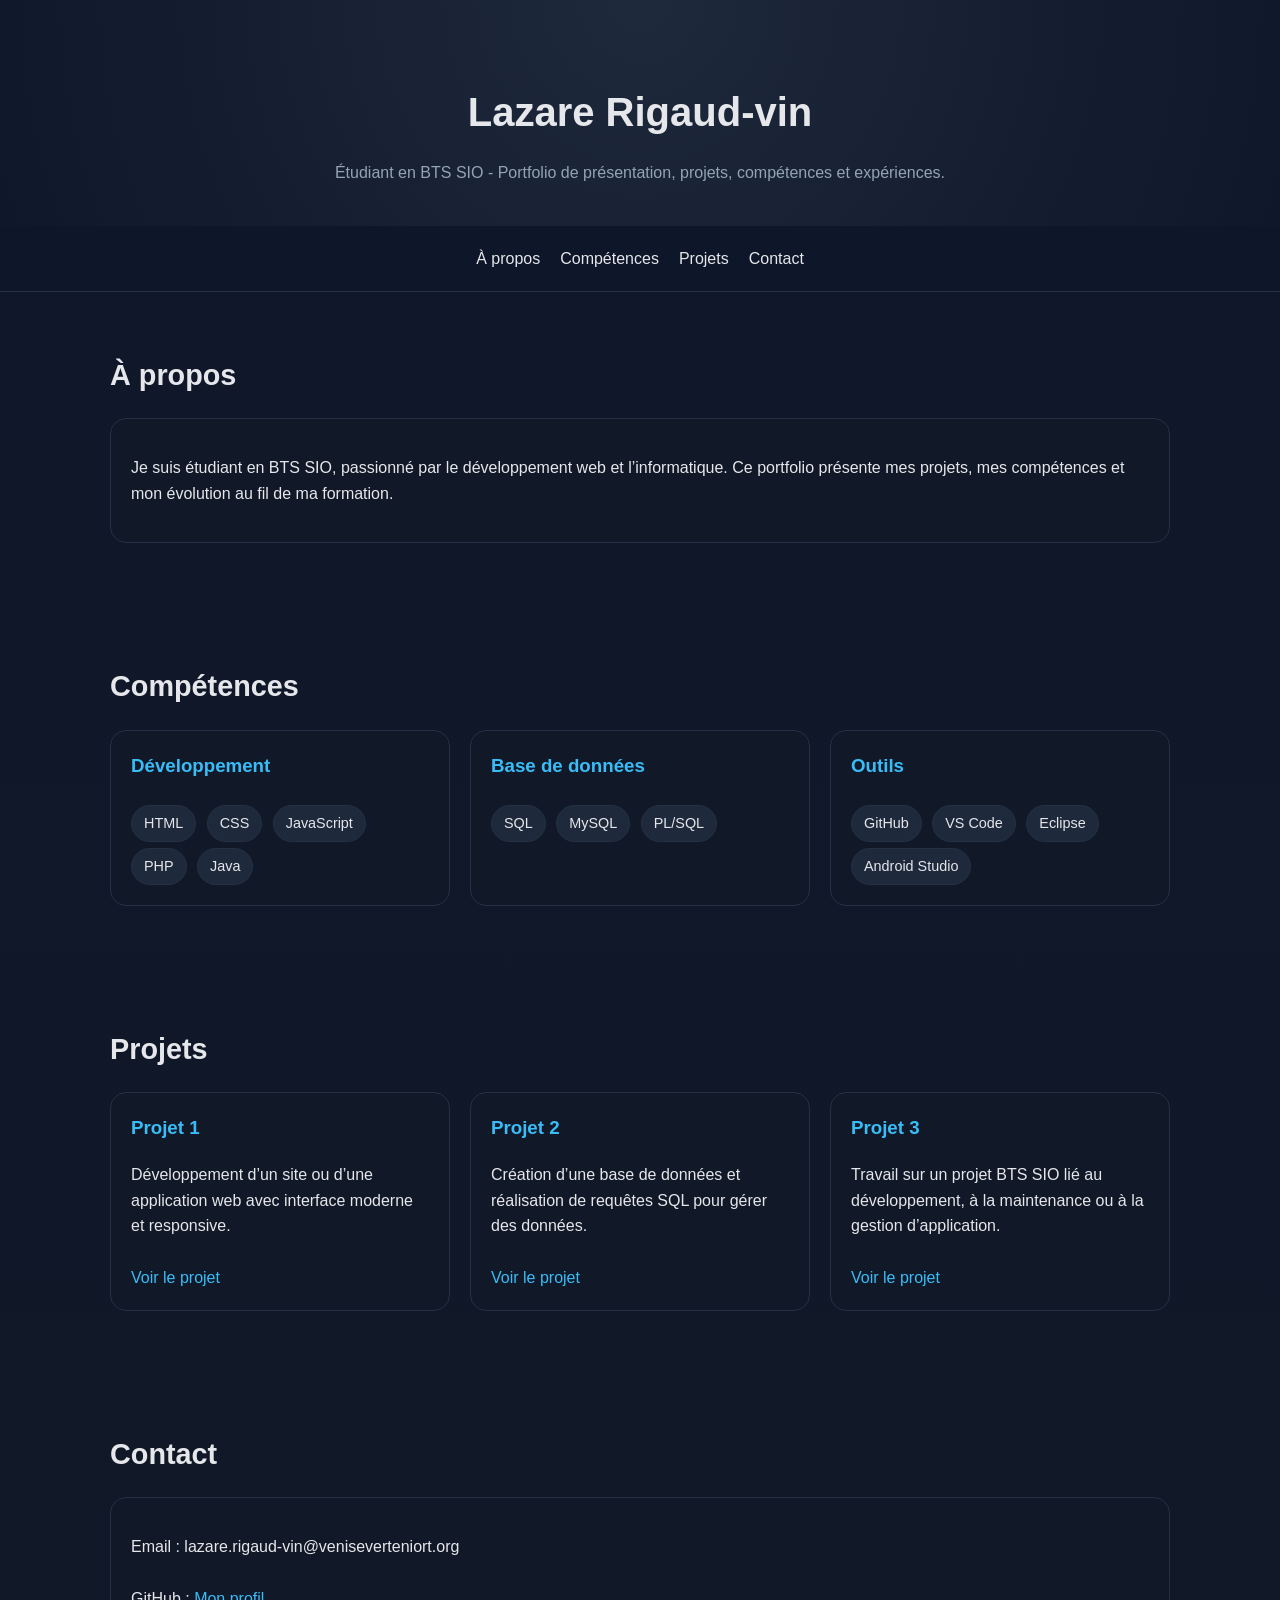
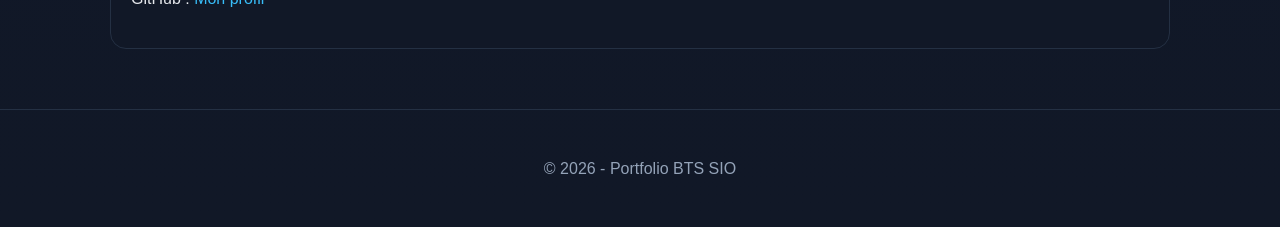
==== index.html @ 446fb6e2 "Add files via upload" ====
<!DOCTYPE html>
<html lang="fr">
<head>
  <meta charset="UTF-8" />
  <meta name="viewport" content="width=device-width, initial-scale=1.0" />
  <title>Portfolio BTS SIO - Lazare Rigaud-vin</title>
  <meta name="description" content="Portfolio BTS SIO de Lazare Rigaud-vin : projets, compétences, stages et contact." />
  <style>
    :root {
      --bg: #0f172a;
      --card: #111827;
      --text: #e5e7eb;
      --muted: #94a3b8;
      --accent: #38bdf8;
      --border: #243043;
    }
    * { box-sizing: border-box; }
    body {
      margin: 0;
      font-family: Arial, sans-serif;
      background: linear-gradient(180deg, #0f172a, #111827);
      color: var(--text);
      line-height: 1.6;
    }
    header {
      padding: 80px 20px 40px;
      text-align: center;
      background: radial-gradient(circle at top, #1e293b, #0f172a);
    }
    header h1 {
      margin: 0;
      font-size: 2.5rem;
    }
    header p {
      color: var(--muted);
      max-width: 700px;
      margin: 16px auto 0;
    }
    nav {
      display: flex;
      justify-content: center;
      gap: 20px;
      flex-wrap: wrap;
      padding: 20px;
      background: rgba(15, 23, 42, 0.9);
      position: sticky;
      top: 0;
      border-bottom: 1px solid var(--border);
    }
    nav a {
      color: var(--text);
      text-decoration: none;
    }
    section {
      max-width: 1100px;
      margin: 0 auto;
      padding: 60px 20px;
    }
    .grid {
      display: grid;
      grid-template-columns: repeat(auto-fit, minmax(250px, 1fr));
      gap: 20px;
    }
    .card {
      background: var(--card);
      border: 1px solid var(--border);
      border-radius: 16px;
      padding: 20px;
    }
    h2 {
      margin-top: 0;
      margin-bottom: 20px;
      font-size: 1.8rem;
    }
    h3 {
      margin-top: 0;
      color: var(--accent);
    }
    .tag {
      display: inline-block;
      padding: 6px 12px;
      margin: 6px 6px 0 0;
      border-radius: 999px;
      background: #1e293b;
      color: var(--text);
      font-size: 0.9rem;
      border: 1px solid var(--border);
    }
    .project-link {
      display: inline-block;
      margin-top: 10px;
      color: var(--accent);
      text-decoration: none;
    }
    footer {
      text-align: center;
      padding: 30px 20px;
      color: var(--muted);
      border-top: 1px solid var(--border);
    }
  </style>
</head>
<body>
  <header>
    <h1>Lazare Rigaud-vin</h1>
    <p>Étudiant en BTS SIO - Portfolio de présentation, projets, compétences et expériences.</p>
  </header>

  <nav>
    <a href="#apropos">À propos</a>
    <a href="#competences">Compétences</a>
    <a href="#projets">Projets</a>
    <a href="#contact">Contact</a>
  </nav>

  <section id="apropos">
    <h2>À propos</h2>
    <div class="card">
      <p>
        Je suis étudiant en BTS SIO, passionné par le développement web et l’informatique.
        Ce portfolio présente mes projets, mes compétences et mon évolution au fil de ma formation.
      </p>
    </div>
  </section>

  <section id="competences">
    <h2>Compétences</h2>
    <div class="grid">
      <div class="card">
        <h3>Développement</h3>
        <span class="tag">HTML</span>
        <span class="tag">CSS</span>
        <span class="tag">JavaScript</span>
        <span class="tag">PHP</span>
        <span class="tag">Java</span>
      </div>
      <div class="card">
        <h3>Base de données</h3>
        <span class="tag">SQL</span>
        <span class="tag">MySQL</span>
        <span class="tag">PL/SQL</span>
      </div>
      <div class="card">
        <h3>Outils</h3>
        <span class="tag">GitHub</span>
        <span class="tag">VS Code</span>
        <span class="tag">Eclipse</span>
        <span class="tag">Android Studio</span>
      </div>
    </div>
  </section>

  <section id="projets">
    <h2>Projets</h2>
    <div class="grid">
      <div class="card">
        <h3>Projet 1</h3>
        <p>Développement d’un site ou d’une application web avec interface moderne et responsive.</p>
        <a class="project-link" href="#">Voir le projet</a>
      </div>
      <div class="card">
        <h3>Projet 2</h3>
        <p>Création d’une base de données et réalisation de requêtes SQL pour gérer des données.</p>
        <a class="project-link" href="#">Voir le projet</a>
      </div>
      <div class="card">
        <h3>Projet 3</h3>
        <p>Travail sur un projet BTS SIO lié au développement, à la maintenance ou à la gestion d’application.</p>
        <a class="project-link" href="#">Voir le projet</a>
      </div>
    </div>
  </section>

  <section id="contact">
    <h2>Contact</h2>
    <div class="card">
      <p>Email : lazare.rigaud-vin@veniseverteniort.org</p>
      <p>GitHub : <a class="project-link" href="https://github.com/">Mon profil</a></p>
    </div>
  </section>

  <footer>
    <p>© 2026 - Portfolio BTS SIO</p>
  </footer>
</body>
</html>
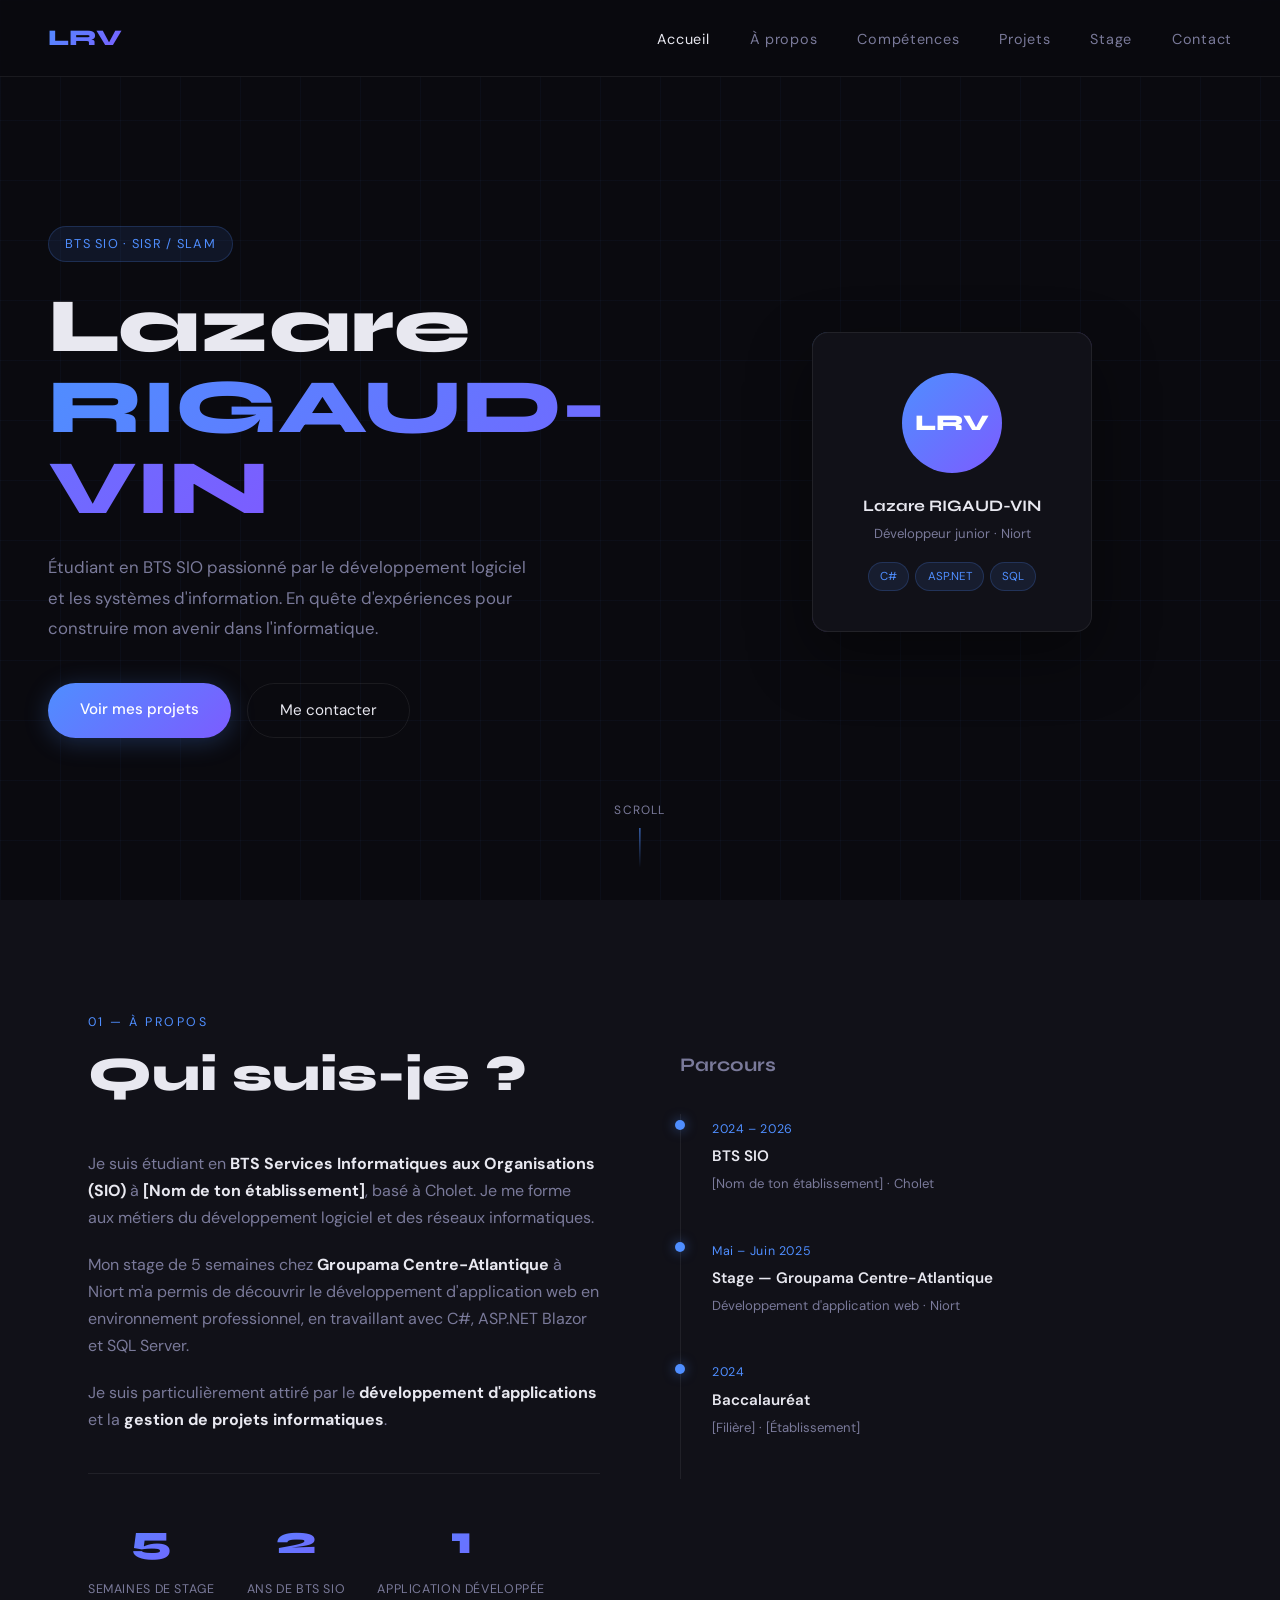
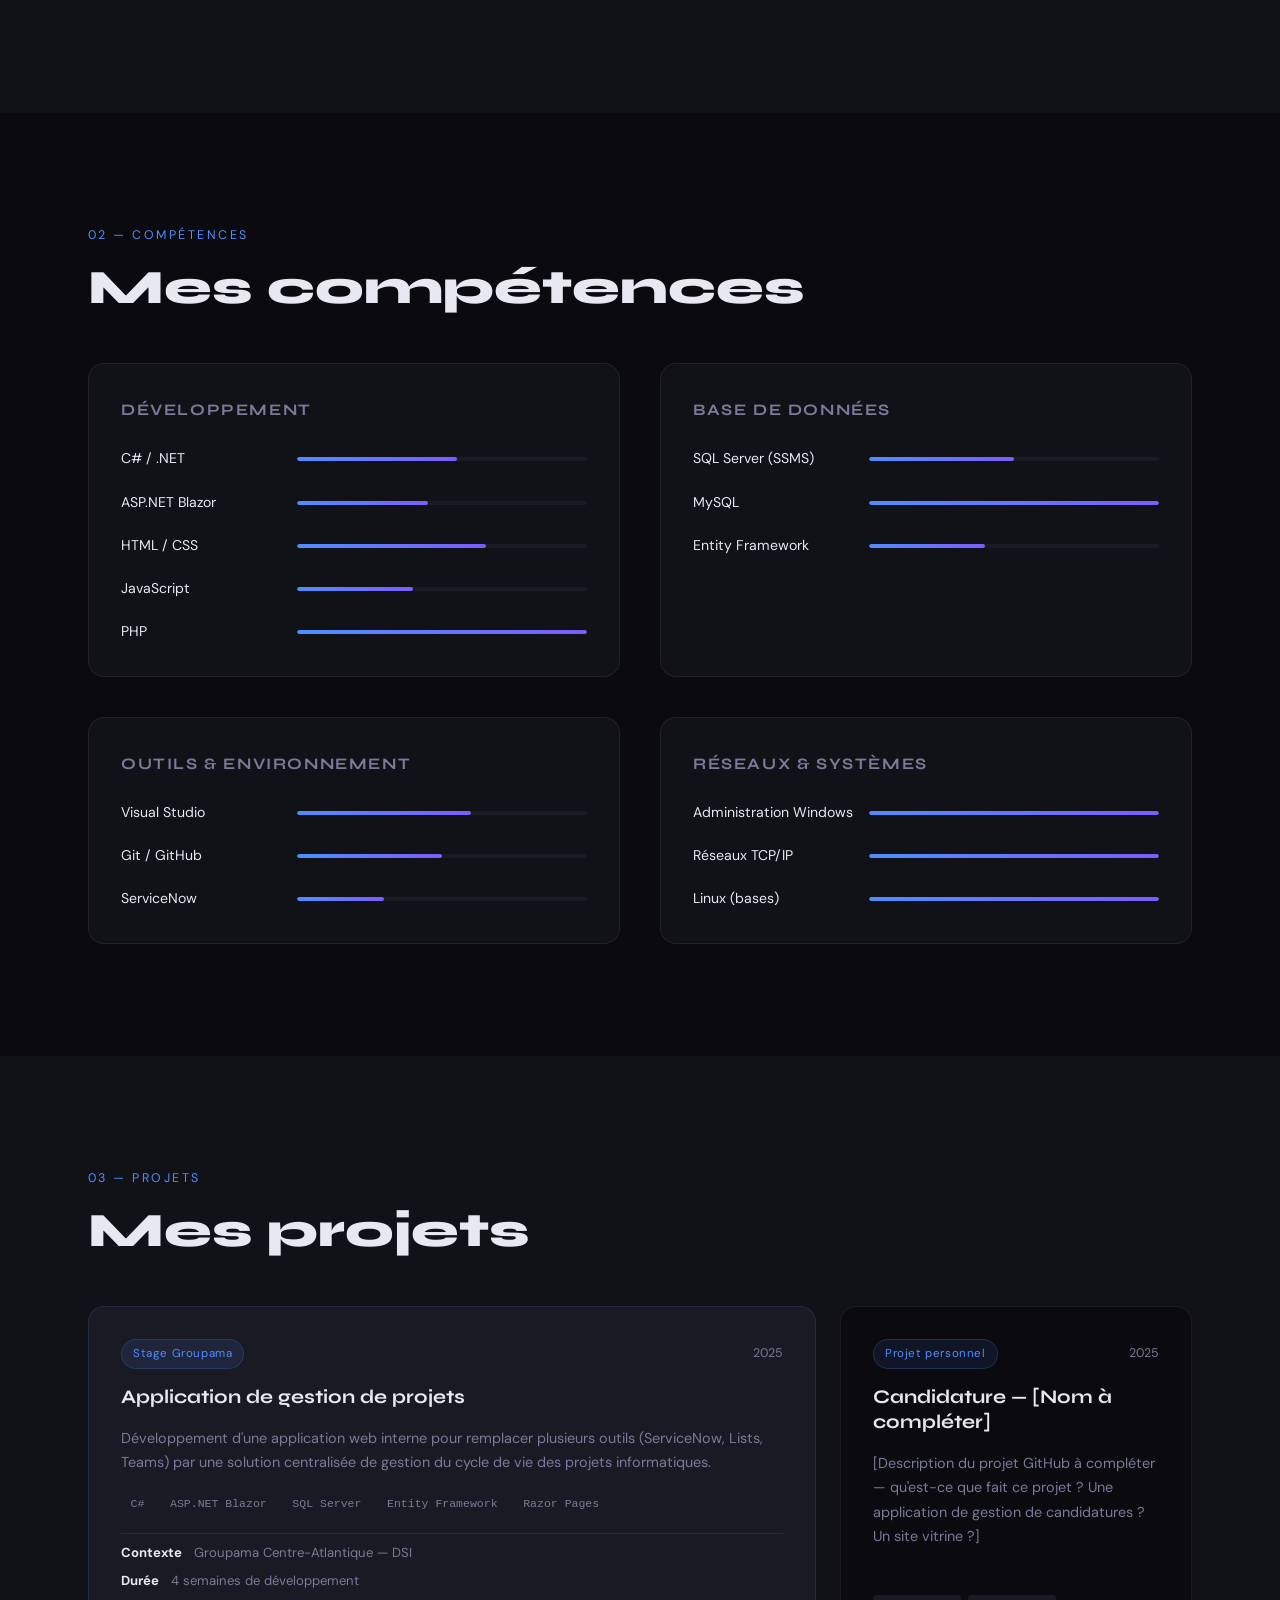
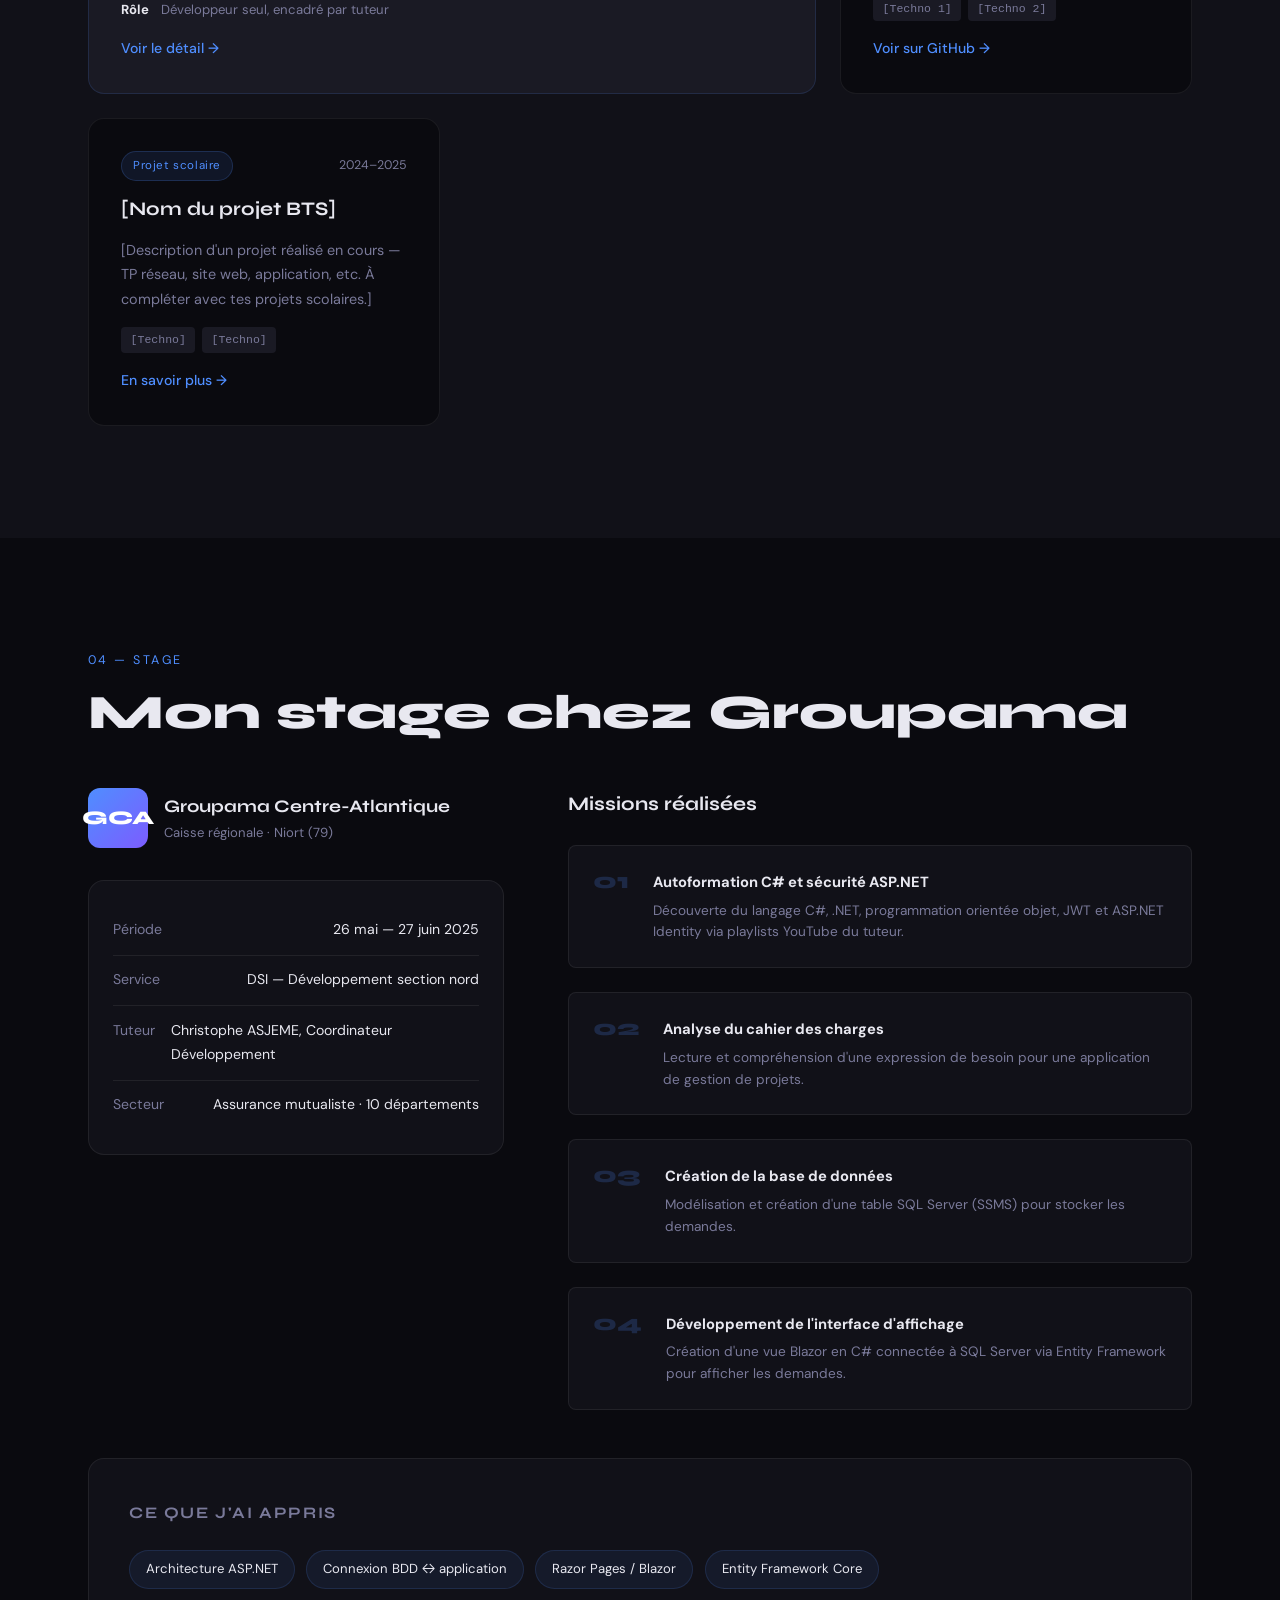
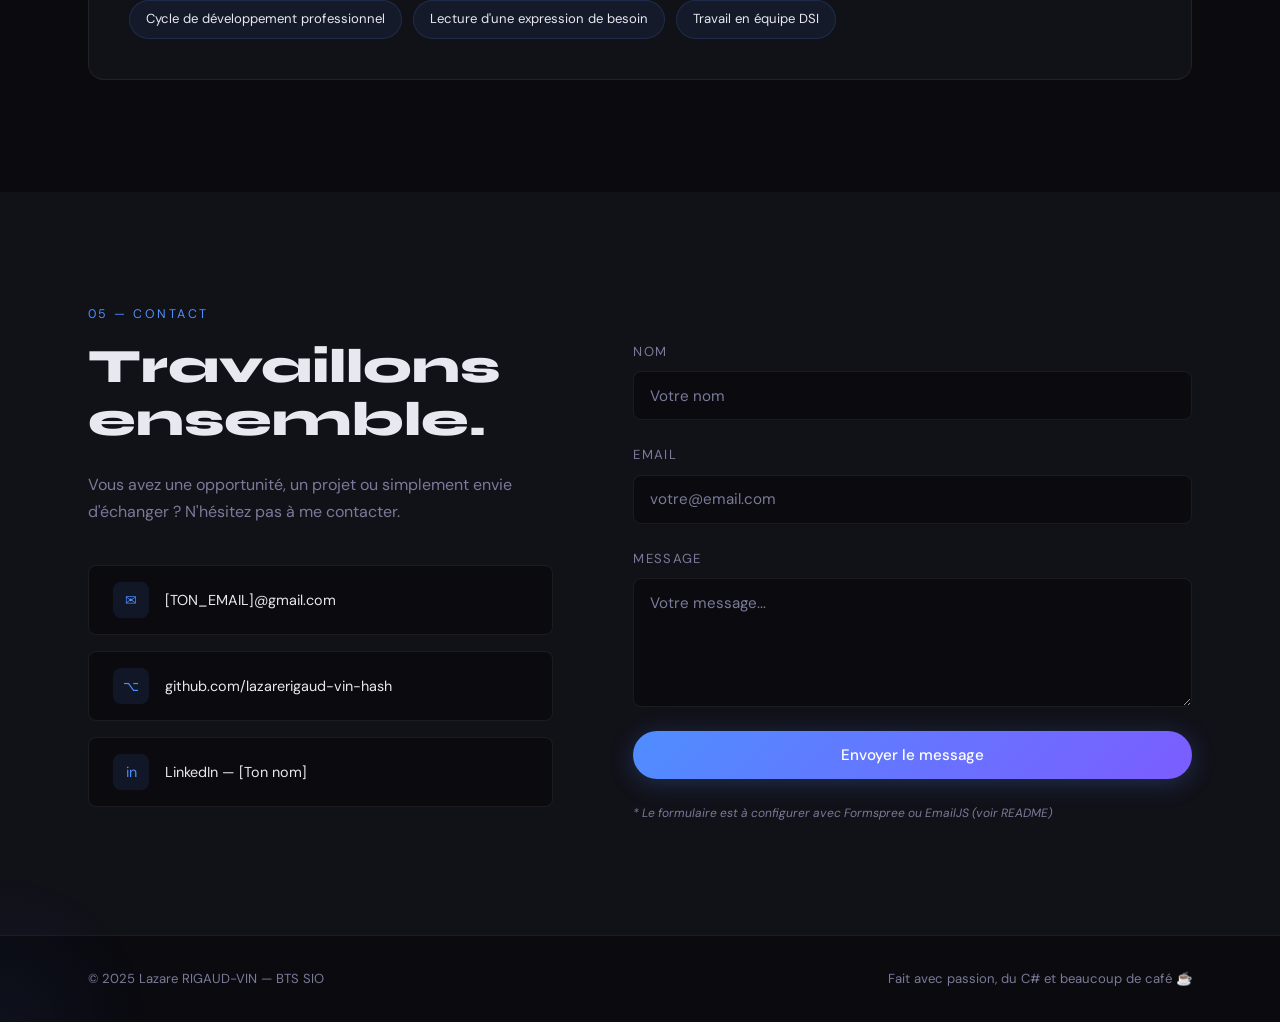
==== commit 2a391765: "Add files via upload" ====
--- a/index.html
+++ b/index.html
@@ -1,186 +1,334 @@
-<!DOCTYPE html>
-<html lang="fr">
-<head>
-  <meta charset="UTF-8" />
-  <meta name="viewport" content="width=device-width, initial-scale=1.0" />
-  <title>Portfolio BTS SIO - Lazare Rigaud-vin</title>
-  <meta name="description" content="Portfolio BTS SIO de Lazare Rigaud-vin : projets, compétences, stages et contact." />
-  <style>
-    :root {
-      --bg: #0f172a;
-      --card: #111827;
-      --text: #e5e7eb;
-      --muted: #94a3b8;
-      --accent: #38bdf8;
-      --border: #243043;
-    }
-    * { box-sizing: border-box; }
-    body {
-      margin: 0;
-      font-family: Arial, sans-serif;
-      background: linear-gradient(180deg, #0f172a, #111827);
-      color: var(--text);
-      line-height: 1.6;
-    }
-    header {
-      padding: 80px 20px 40px;
-      text-align: center;
-      background: radial-gradient(circle at top, #1e293b, #0f172a);
-    }
-    header h1 {
-      margin: 0;
-      font-size: 2.5rem;
-    }
-    header p {
-      color: var(--muted);
-      max-width: 700px;
-      margin: 16px auto 0;
-    }
-    nav {
-      display: flex;
-      justify-content: center;
-      gap: 20px;
-      flex-wrap: wrap;
-      padding: 20px;
-      background: rgba(15, 23, 42, 0.9);
-      position: sticky;
-      top: 0;
-      border-bottom: 1px solid var(--border);
-    }
-    nav a {
-      color: var(--text);
-      text-decoration: none;
-    }
-    section {
-      max-width: 1100px;
-      margin: 0 auto;
-      padding: 60px 20px;
-    }
-    .grid {
-      display: grid;
-      grid-template-columns: repeat(auto-fit, minmax(250px, 1fr));
-      gap: 20px;
-    }
-    .card {
-      background: var(--card);
-      border: 1px solid var(--border);
-      border-radius: 16px;
-      padding: 20px;
-    }
-    h2 {
-      margin-top: 0;
-      margin-bottom: 20px;
-      font-size: 1.8rem;
-    }
-    h3 {
-      margin-top: 0;
-      color: var(--accent);
-    }
-    .tag {
-      display: inline-block;
-      padding: 6px 12px;
-      margin: 6px 6px 0 0;
-      border-radius: 999px;
-      background: #1e293b;
-      color: var(--text);
-      font-size: 0.9rem;
-      border: 1px solid var(--border);
-    }
-    .project-link {
-      display: inline-block;
-      margin-top: 10px;
-      color: var(--accent);
-      text-decoration: none;
-    }
-    footer {
-      text-align: center;
-      padding: 30px 20px;
-      color: var(--muted);
-      border-top: 1px solid var(--border);
-    }
-  </style>
-</head>
-<body>
-  <header>
-    <h1>Lazare Rigaud-vin</h1>
-    <p>Étudiant en BTS SIO - Portfolio de présentation, projets, compétences et expériences.</p>
-  </header>
-
-  <nav>
-    <a href="#apropos">À propos</a>
-    <a href="#competences">Compétences</a>
-    <a href="#projets">Projets</a>
-    <a href="#contact">Contact</a>
-  </nav>
-
-  <section id="apropos">
-    <h2>À propos</h2>
-    <div class="card">
-      <p>
-        Je suis étudiant en BTS SIO, passionné par le développement web et l’informatique.
-        Ce portfolio présente mes projets, mes compétences et mon évolution au fil de ma formation.
-      </p>
-    </div>
-  </section>
-
-  <section id="competences">
-    <h2>Compétences</h2>
-    <div class="grid">
-      <div class="card">
-        <h3>Développement</h3>
-        <span class="tag">HTML</span>
-        <span class="tag">CSS</span>
-        <span class="tag">JavaScript</span>
-        <span class="tag">PHP</span>
-        <span class="tag">Java</span>
-      </div>
-      <div class="card">
-        <h3>Base de données</h3>
-        <span class="tag">SQL</span>
-        <span class="tag">MySQL</span>
-        <span class="tag">PL/SQL</span>
-      </div>
-      <div class="card">
-        <h3>Outils</h3>
-        <span class="tag">GitHub</span>
-        <span class="tag">VS Code</span>
-        <span class="tag">Eclipse</span>
-        <span class="tag">Android Studio</span>
-      </div>
-    </div>
-  </section>
-
-  <section id="projets">
-    <h2>Projets</h2>
-    <div class="grid">
-      <div class="card">
-        <h3>Projet 1</h3>
-        <p>Développement d’un site ou d’une application web avec interface moderne et responsive.</p>
-        <a class="project-link" href="#">Voir le projet</a>
-      </div>
-      <div class="card">
-        <h3>Projet 2</h3>
-        <p>Création d’une base de données et réalisation de requêtes SQL pour gérer des données.</p>
-        <a class="project-link" href="#">Voir le projet</a>
-      </div>
-      <div class="card">
-        <h3>Projet 3</h3>
-        <p>Travail sur un projet BTS SIO lié au développement, à la maintenance ou à la gestion d’application.</p>
-        <a class="project-link" href="#">Voir le projet</a>
-      </div>
-    </div>
-  </section>
-
-  <section id="contact">
-    <h2>Contact</h2>
-    <div class="card">
-      <p>Email : lazare.rigaud-vin@veniseverteniort.org</p>
-      <p>GitHub : <a class="project-link" href="https://github.com/">Mon profil</a></p>
-    </div>
-  </section>
-
-  <footer>
-    <p>© 2026 - Portfolio BTS SIO</p>
-  </footer>
-</body>
-</html>+<!DOCTYPE html>
+<html lang="fr">
+<head>
+  <meta charset="UTF-8" />
+  <meta name="viewport" content="width=device-width, initial-scale=1.0"/>
+  <title>Lazare RIGAUD-VIN — Portfolio BTS SIO</title>
+  <link rel="preconnect" href="https://fonts.googleapis.com">
+  <link href="https://fonts.googleapis.com/css2?family=Syne:wght@400;700;800&family=DM+Sans:ital,wght@0,300;0,400;0,500;1,300&display=swap" rel="stylesheet">
+  <link rel="stylesheet" href="style.css" />
+</head>
+<body>
+
+  <!-- NAV -->
+  <nav id="navbar">
+    <div class="nav-logo">LRV</div>
+    <ul class="nav-links">
+      <li><a href="#accueil">Accueil</a></li>
+      <li><a href="#apropos">À propos</a></li>
+      <li><a href="#competences">Compétences</a></li>
+      <li><a href="#projets">Projets</a></li>
+      <li><a href="#stage">Stage</a></li>
+      <li><a href="#contact">Contact</a></li>
+    </ul>
+    <button class="nav-toggle" id="navToggle">☰</button>
+  </nav>
+
+  <!-- HERO -->
+  <section id="accueil" class="hero">
+    <div class="hero-bg-grid"></div>
+    <div class="hero-content">
+      <div class="hero-tag">BTS SIO · SISR / SLAM</div>
+      <h1 class="hero-name">Lazare<br><span class="accent">RIGAUD-VIN</span></h1>
+      <p class="hero-desc">Étudiant en BTS SIO passionné par le développement logiciel et les systèmes d'information. En quête d'expériences pour construire mon avenir dans l'informatique.</p>
+      <div class="hero-cta">
+        <a href="#projets" class="btn-primary">Voir mes projets</a>
+        <a href="#contact" class="btn-secondary">Me contacter</a>
+      </div>
+    </div>
+    <div class="hero-visual">
+      <div class="hero-card">
+        <div class="hero-card-photo">
+          <img src="photo.jpg" alt="Lazare RIGAUD-VIN" onerror="this.parentElement.classList.add('no-photo')">
+          <span class="photo-placeholder">LRV</span>
+        </div>
+        <div class="hero-card-info">
+          <p class="card-name">Lazare RIGAUD-VIN</p>
+          <p class="card-role">Développeur junior · Niort</p>
+          <div class="card-tags">
+            <span>C#</span><span>ASP.NET</span><span>SQL</span>
+          </div>
+        </div>
+      </div>
+    </div>
+    <div class="scroll-indicator">
+      <span>Scroll</span>
+      <div class="scroll-line"></div>
+    </div>
+  </section>
+
+  <!-- À PROPOS -->
+  <section id="apropos" class="section apropos">
+    <div class="container">
+      <div class="section-label">01 — À propos</div>
+      <div class="apropos-grid">
+        <div class="apropos-text">
+          <h2>Qui suis-je ?</h2>
+          <p>Je suis étudiant en <strong>BTS Services Informatiques aux Organisations (SIO)</strong> à <strong>[Nom de ton établissement]</strong>, basé à Cholet. Je me forme aux métiers du développement logiciel et des réseaux informatiques.</p>
+          <p>Mon stage de 5 semaines chez <strong>Groupama Centre-Atlantique</strong> à Niort m'a permis de découvrir le développement d'application web en environnement professionnel, en travaillant avec C#, ASP.NET Blazor et SQL Server.</p>
+          <p>Je suis particulièrement attiré par le <strong>développement d'applications</strong> et la <strong>gestion de projets informatiques</strong>.</p>
+          <div class="apropos-facts">
+            <div class="fact"><span class="fact-num">5</span><span class="fact-label">semaines de stage</span></div>
+            <div class="fact"><span class="fact-num">2</span><span class="fact-label">ans de BTS SIO</span></div>
+            <div class="fact"><span class="fact-num">1</span><span class="fact-label">application développée</span></div>
+          </div>
+        </div>
+        <div class="apropos-timeline">
+          <h3>Parcours</h3>
+          <div class="timeline">
+            <div class="timeline-item">
+              <div class="timeline-dot"></div>
+              <div class="timeline-content">
+                <span class="timeline-date">2024 – 2026</span>
+                <p class="timeline-title">BTS SIO</p>
+                <p class="timeline-sub">[Nom de ton établissement] · Cholet</p>
+              </div>
+            </div>
+            <div class="timeline-item">
+              <div class="timeline-dot"></div>
+              <div class="timeline-content">
+                <span class="timeline-date">Mai – Juin 2025</span>
+                <p class="timeline-title">Stage — Groupama Centre-Atlantique</p>
+                <p class="timeline-sub">Développement d'application web · Niort</p>
+              </div>
+            </div>
+            <div class="timeline-item">
+              <div class="timeline-dot"></div>
+              <div class="timeline-content">
+                <span class="timeline-date">2024</span>
+                <p class="timeline-title">Baccalauréat</p>
+                <p class="timeline-sub">[Filière] · [Établissement]</p>
+              </div>
+            </div>
+          </div>
+        </div>
+      </div>
+    </div>
+  </section>
+
+  <!-- COMPÉTENCES -->
+  <section id="competences" class="section competences">
+    <div class="container">
+      <div class="section-label">02 — Compétences</div>
+      <h2>Mes compétences</h2>
+      <div class="skills-grid">
+        <div class="skill-category">
+          <h3>Développement</h3>
+          <div class="skill-list">
+            <div class="skill-item"><span class="skill-name">C# / .NET</span><div class="skill-bar"><div class="skill-fill" style="--w:55%"></div></div></div>
+            <div class="skill-item"><span class="skill-name">ASP.NET Blazor</span><div class="skill-bar"><div class="skill-fill" style="--w:45%"></div></div></div>
+            <div class="skill-item"><span class="skill-name">HTML / CSS</span><div class="skill-bar"><div class="skill-fill" style="--w:65%"></div></div></div>
+            <div class="skill-item"><span class="skill-name">JavaScript</span><div class="skill-bar"><div class="skill-fill" style="--w:40%"></div></div></div>
+            <div class="skill-item"><span class="skill-name">PHP</span><div class="skill-bar"><div class="skill-fill" style="--w:[XX]%"></div></div></div>
+          </div>
+        </div>
+        <div class="skill-category">
+          <h3>Base de données</h3>
+          <div class="skill-list">
+            <div class="skill-item"><span class="skill-name">SQL Server (SSMS)</span><div class="skill-bar"><div class="skill-fill" style="--w:50%"></div></div></div>
+            <div class="skill-item"><span class="skill-name">MySQL</span><div class="skill-bar"><div class="skill-fill" style="--w:[XX]%"></div></div></div>
+            <div class="skill-item"><span class="skill-name">Entity Framework</span><div class="skill-bar"><div class="skill-fill" style="--w:40%"></div></div></div>
+          </div>
+        </div>
+        <div class="skill-category">
+          <h3>Outils & Environnement</h3>
+          <div class="skill-list">
+            <div class="skill-item"><span class="skill-name">Visual Studio</span><div class="skill-bar"><div class="skill-fill" style="--w:60%"></div></div></div>
+            <div class="skill-item"><span class="skill-name">Git / GitHub</span><div class="skill-bar"><div class="skill-fill" style="--w:50%"></div></div></div>
+            <div class="skill-item"><span class="skill-name">ServiceNow</span><div class="skill-bar"><div class="skill-fill" style="--w:30%"></div></div></div>
+          </div>
+        </div>
+        <div class="skill-category">
+          <h3>Réseaux & Systèmes</h3>
+          <div class="skill-list">
+            <div class="skill-item"><span class="skill-name">Administration Windows</span><div class="skill-bar"><div class="skill-fill" style="--w:[XX]%"></div></div></div>
+            <div class="skill-item"><span class="skill-name">Réseaux TCP/IP</span><div class="skill-bar"><div class="skill-fill" style="--w:[XX]%"></div></div></div>
+            <div class="skill-item"><span class="skill-name">Linux (bases)</span><div class="skill-bar"><div class="skill-fill" style="--w:[XX]%"></div></div></div>
+          </div>
+        </div>
+      </div>
+    </div>
+  </section>
+
+  <!-- PROJETS -->
+  <section id="projets" class="section projets">
+    <div class="container">
+      <div class="section-label">03 — Projets</div>
+      <h2>Mes projets</h2>
+      <div class="projects-grid">
+
+        <!-- PROJET STAGE -->
+        <div class="project-card featured">
+          <div class="project-header">
+            <span class="project-badge">Stage Groupama</span>
+            <span class="project-year">2025</span>
+          </div>
+          <h3>Application de gestion de projets</h3>
+          <p>Développement d'une application web interne pour remplacer plusieurs outils (ServiceNow, Lists, Teams) par une solution centralisée de gestion du cycle de vie des projets informatiques.</p>
+          <div class="project-tech">
+            <span>C#</span><span>ASP.NET Blazor</span><span>SQL Server</span><span>Entity Framework</span><span>Razor Pages</span>
+          </div>
+          <div class="project-details">
+            <div class="project-detail"><strong>Contexte</strong> Groupama Centre-Atlantique — DSI</div>
+            <div class="project-detail"><strong>Durée</strong> 4 semaines de développement</div>
+            <div class="project-detail"><strong>Rôle</strong> Développeur seul, encadré par tuteur</div>
+          </div>
+          <a href="stage.html" class="project-link">Voir le détail →</a>
+        </div>
+
+        <!-- PROJET GITHUB -->
+        <div class="project-card">
+          <div class="project-header">
+            <span class="project-badge">Projet personnel</span>
+            <span class="project-year">2025</span>
+          </div>
+          <h3>Candidature — [Nom à compléter]</h3>
+          <p>[Description du projet GitHub à compléter — qu'est-ce que fait ce projet ? Une application de gestion de candidatures ? Un site vitrine ?]</p>
+          <div class="project-tech">
+            <span>[Techno 1]</span><span>[Techno 2]</span>
+          </div>
+          <a href="https://github.com/lazarerigaud-vin-hash/candidature" target="_blank" class="project-link">Voir sur GitHub →</a>
+        </div>
+
+        <!-- PROJET SCOLAIRE -->
+        <div class="project-card">
+          <div class="project-header">
+            <span class="project-badge">Projet scolaire</span>
+            <span class="project-year">2024–2025</span>
+          </div>
+          <h3>[Nom du projet BTS]</h3>
+          <p>[Description d'un projet réalisé en cours — TP réseau, site web, application, etc. À compléter avec tes projets scolaires.]</p>
+          <div class="project-tech">
+            <span>[Techno]</span><span>[Techno]</span>
+          </div>
+          <a href="#" class="project-link">En savoir plus →</a>
+        </div>
+
+      </div>
+    </div>
+  </section>
+
+  <!-- STAGE -->
+  <section id="stage" class="section stage-section">
+    <div class="container">
+      <div class="section-label">04 — Stage</div>
+      <h2>Mon stage chez Groupama</h2>
+      <div class="stage-grid">
+        <div class="stage-company">
+          <div class="stage-logo-block">
+            <div class="stage-logo-placeholder">GCA</div>
+            <div>
+              <h3>Groupama Centre-Atlantique</h3>
+              <p>Caisse régionale · Niort (79)</p>
+            </div>
+          </div>
+          <div class="stage-infos">
+            <div class="stage-info-item"><span class="stage-info-label">Période</span><span>26 mai — 27 juin 2025</span></div>
+            <div class="stage-info-item"><span class="stage-info-label">Service</span><span>DSI — Développement section nord</span></div>
+            <div class="stage-info-item"><span class="stage-info-label">Tuteur</span><span>Christophe ASJEME, Coordinateur Développement</span></div>
+            <div class="stage-info-item"><span class="stage-info-label">Secteur</span><span>Assurance mutualiste · 10 départements</span></div>
+          </div>
+        </div>
+        <div class="stage-missions">
+          <h3>Missions réalisées</h3>
+          <div class="mission-list">
+            <div class="mission">
+              <div class="mission-num">01</div>
+              <div class="mission-text">
+                <strong>Autoformation C# et sécurité ASP.NET</strong>
+                <p>Découverte du langage C#, .NET, programmation orientée objet, JWT et ASP.NET Identity via playlists YouTube du tuteur.</p>
+              </div>
+            </div>
+            <div class="mission">
+              <div class="mission-num">02</div>
+              <div class="mission-text">
+                <strong>Analyse du cahier des charges</strong>
+                <p>Lecture et compréhension d'une expression de besoin pour une application de gestion de projets.</p>
+              </div>
+            </div>
+            <div class="mission">
+              <div class="mission-num">03</div>
+              <div class="mission-text">
+                <strong>Création de la base de données</strong>
+                <p>Modélisation et création d'une table SQL Server (SSMS) pour stocker les demandes.</p>
+              </div>
+            </div>
+            <div class="mission">
+              <div class="mission-num">04</div>
+              <div class="mission-text">
+                <strong>Développement de l'interface d'affichage</strong>
+                <p>Création d'une vue Blazor en C# connectée à SQL Server via Entity Framework pour afficher les demandes.</p>
+              </div>
+            </div>
+          </div>
+        </div>
+      </div>
+      <div class="stage-bilan">
+        <h3>Ce que j'ai appris</h3>
+        <div class="bilan-tags">
+          <span>Architecture ASP.NET</span>
+          <span>Connexion BDD ↔ application</span>
+          <span>Razor Pages / Blazor</span>
+          <span>Entity Framework Core</span>
+          <span>Cycle de développement professionnel</span>
+          <span>Lecture d'une expression de besoin</span>
+          <span>Travail en équipe DSI</span>
+        </div>
+      </div>
+    </div>
+  </section>
+
+  <!-- CONTACT -->
+  <section id="contact" class="section contact-section">
+    <div class="container">
+      <div class="section-label">05 — Contact</div>
+      <div class="contact-grid">
+        <div class="contact-text">
+          <h2>Travaillons<br>ensemble.</h2>
+          <p>Vous avez une opportunité, un projet ou simplement envie d'échanger ? N'hésitez pas à me contacter.</p>
+          <div class="contact-links">
+            <a href="mailto:[TON_EMAIL]@gmail.com" class="contact-link">
+              <span class="contact-icon">✉</span>
+              <span>[TON_EMAIL]@gmail.com</span>
+            </a>
+            <a href="https://github.com/lazarerigaud-vin-hash" target="_blank" class="contact-link">
+              <span class="contact-icon">⌥</span>
+              <span>github.com/lazarerigaud-vin-hash</span>
+            </a>
+            <a href="https://linkedin.com/in/[TON_LINKEDIN]" target="_blank" class="contact-link">
+              <span class="contact-icon">in</span>
+              <span>LinkedIn — [Ton nom]</span>
+            </a>
+          </div>
+        </div>
+        <form class="contact-form" id="contactForm">
+          <div class="form-group">
+            <label for="name">Nom</label>
+            <input type="text" id="name" name="name" placeholder="Votre nom" required>
+          </div>
+          <div class="form-group">
+            <label for="email">Email</label>
+            <input type="email" id="email" name="email" placeholder="votre@email.com" required>
+          </div>
+          <div class="form-group">
+            <label for="message">Message</label>
+            <textarea id="message" name="message" rows="5" placeholder="Votre message..." required></textarea>
+          </div>
+          <button type="submit" class="btn-primary">Envoyer le message</button>
+          <p class="form-note">* Le formulaire est à configurer avec Formspree ou EmailJS (voir README)</p>
+        </form>
+      </div>
+    </div>
+  </section>
+
+  <!-- FOOTER -->
+  <footer>
+    <div class="container footer-inner">
+      <p>© 2025 Lazare RIGAUD-VIN — BTS SIO</p>
+      <p>Fait avec passion, du C# et beaucoup de café ☕</p>
+    </div>
+  </footer>
+
+  <script src="script.js"></script>
+</body>
+</html>
--- a/style.css
+++ b/style.css
@@ -0,0 +1,908 @@
+/* ===================================
+   PORTFOLIO LAZARE RIGAUD-VIN
+   BTS SIO — 2025
+=================================== */
+
+:root {
+  --bg: #0a0a0f;
+  --surface: #111118;
+  --surface2: #1a1a24;
+  --accent: #4f8eff;
+  --accent2: #7c5cff;
+  --text: #e8e8f0;
+  --text-muted: #7a7a9a;
+  --border: rgba(255,255,255,0.07);
+  --font-display: 'Syne', sans-serif;
+  --font-body: 'DM Sans', sans-serif;
+  --radius: 16px;
+  --radius-sm: 8px;
+}
+
+*, *::before, *::after { box-sizing: border-box; margin: 0; padding: 0; }
+
+html { scroll-behavior: smooth; }
+
+body {
+  background: var(--bg);
+  color: var(--text);
+  font-family: var(--font-body);
+  font-size: 16px;
+  line-height: 1.7;
+  overflow-x: hidden;
+}
+
+/* ---- SCROLLBAR ---- */
+::-webkit-scrollbar { width: 4px; }
+::-webkit-scrollbar-track { background: var(--bg); }
+::-webkit-scrollbar-thumb { background: var(--accent); border-radius: 4px; }
+
+/* ---- NAVBAR ---- */
+#navbar {
+  position: fixed;
+  top: 0; left: 0; right: 0;
+  z-index: 100;
+  display: flex;
+  align-items: center;
+  justify-content: space-between;
+  padding: 1.2rem 3rem;
+  background: rgba(10,10,15,0.85);
+  backdrop-filter: blur(20px);
+  border-bottom: 1px solid var(--border);
+  transition: padding 0.3s;
+}
+
+#navbar.scrolled { padding: 0.8rem 3rem; }
+
+.nav-logo {
+  font-family: var(--font-display);
+  font-weight: 800;
+  font-size: 1.4rem;
+  background: linear-gradient(135deg, var(--accent), var(--accent2));
+  -webkit-background-clip: text;
+  -webkit-text-fill-color: transparent;
+  background-clip: text;
+}
+
+.nav-links {
+  display: flex;
+  list-style: none;
+  gap: 2.5rem;
+}
+
+.nav-links a {
+  color: var(--text-muted);
+  text-decoration: none;
+  font-size: 0.9rem;
+  font-weight: 400;
+  letter-spacing: 0.05em;
+  transition: color 0.2s;
+}
+
+.nav-links a:hover { color: var(--text); }
+
+.nav-toggle {
+  display: none;
+  background: none;
+  border: none;
+  color: var(--text);
+  font-size: 1.4rem;
+  cursor: pointer;
+}
+
+/* ---- BUTTONS ---- */
+.btn-primary {
+  display: inline-block;
+  padding: 0.85rem 2rem;
+  background: linear-gradient(135deg, var(--accent), var(--accent2));
+  color: #fff;
+  border: none;
+  border-radius: 50px;
+  font-family: var(--font-body);
+  font-weight: 500;
+  font-size: 0.95rem;
+  cursor: pointer;
+  text-decoration: none;
+  transition: transform 0.2s, box-shadow 0.2s;
+  box-shadow: 0 4px 24px rgba(79,142,255,0.25);
+}
+
+.btn-primary:hover {
+  transform: translateY(-2px);
+  box-shadow: 0 8px 32px rgba(79,142,255,0.4);
+}
+
+.btn-secondary {
+  display: inline-block;
+  padding: 0.85rem 2rem;
+  background: transparent;
+  color: var(--text);
+  border: 1px solid var(--border);
+  border-radius: 50px;
+  font-family: var(--font-body);
+  font-weight: 400;
+  font-size: 0.95rem;
+  text-decoration: none;
+  transition: border-color 0.2s, background 0.2s;
+}
+
+.btn-secondary:hover {
+  border-color: var(--accent);
+  background: rgba(79,142,255,0.05);
+}
+
+/* ---- HERO ---- */
+.hero {
+  min-height: 100vh;
+  display: grid;
+  grid-template-columns: 1fr 1fr;
+  align-items: center;
+  padding: 8rem 3rem 4rem;
+  max-width: 1300px;
+  margin: 0 auto;
+  position: relative;
+  gap: 4rem;
+}
+
+.hero-bg-grid {
+  position: fixed;
+  inset: 0;
+  background-image:
+    linear-gradient(rgba(79,142,255,0.04) 1px, transparent 1px),
+    linear-gradient(90deg, rgba(79,142,255,0.04) 1px, transparent 1px);
+  background-size: 60px 60px;
+  pointer-events: none;
+  z-index: -1;
+}
+
+.hero-tag {
+  display: inline-block;
+  padding: 0.4rem 1rem;
+  background: rgba(79,142,255,0.1);
+  border: 1px solid rgba(79,142,255,0.2);
+  border-radius: 50px;
+  font-size: 0.8rem;
+  letter-spacing: 0.1em;
+  color: var(--accent);
+  text-transform: uppercase;
+  margin-bottom: 1.5rem;
+}
+
+.hero-name {
+  font-family: var(--font-display);
+  font-size: clamp(3rem, 6vw, 5rem);
+  font-weight: 800;
+  line-height: 1.05;
+  margin-bottom: 1.5rem;
+}
+
+.accent {
+  background: linear-gradient(135deg, var(--accent), var(--accent2));
+  -webkit-background-clip: text;
+  -webkit-text-fill-color: transparent;
+  background-clip: text;
+}
+
+.hero-desc {
+  color: var(--text-muted);
+  font-size: 1.05rem;
+  max-width: 480px;
+  margin-bottom: 2.5rem;
+  line-height: 1.8;
+}
+
+.hero-cta {
+  display: flex;
+  gap: 1rem;
+  flex-wrap: wrap;
+}
+
+/* Hero card */
+.hero-visual { display: flex; justify-content: center; }
+
+.hero-card {
+  background: var(--surface);
+  border: 1px solid var(--border);
+  border-radius: var(--radius);
+  padding: 2.5rem;
+  width: 280px;
+  text-align: center;
+  position: relative;
+  box-shadow: 0 24px 64px rgba(0,0,0,0.4);
+  animation: float 4s ease-in-out infinite;
+}
+
+@keyframes float {
+  0%, 100% { transform: translateY(0); }
+  50% { transform: translateY(-12px); }
+}
+
+.hero-card::before {
+  content: '';
+  position: absolute;
+  inset: -1px;
+  border-radius: var(--radius);
+  background: linear-gradient(135deg, var(--accent), var(--accent2), transparent);
+  z-index: -1;
+  opacity: 0.4;
+}
+
+.hero-card-photo {
+  width: 100px;
+  height: 100px;
+  border-radius: 50%;
+  margin: 0 auto 1.2rem;
+  background: linear-gradient(135deg, var(--accent), var(--accent2));
+  overflow: hidden;
+  display: flex;
+  align-items: center;
+  justify-content: center;
+  position: relative;
+}
+
+.hero-card-photo img {
+  width: 100%;
+  height: 100%;
+  object-fit: cover;
+}
+
+.hero-card-photo.no-photo img { display: none; }
+
+.photo-placeholder {
+  font-family: var(--font-display);
+  font-weight: 800;
+  font-size: 1.4rem;
+  color: #fff;
+  position: absolute;
+}
+
+.hero-card-photo:not(.no-photo) .photo-placeholder { display: none; }
+
+.card-name {
+  font-family: var(--font-display);
+  font-weight: 700;
+  font-size: 1rem;
+  margin-bottom: 0.25rem;
+}
+
+.card-role {
+  color: var(--text-muted);
+  font-size: 0.82rem;
+  margin-bottom: 1rem;
+}
+
+.card-tags {
+  display: flex;
+  gap: 0.4rem;
+  flex-wrap: wrap;
+  justify-content: center;
+}
+
+.card-tags span {
+  padding: 0.25rem 0.7rem;
+  background: rgba(79,142,255,0.1);
+  border: 1px solid rgba(79,142,255,0.2);
+  border-radius: 50px;
+  font-size: 0.72rem;
+  color: var(--accent);
+}
+
+/* Scroll indicator */
+.scroll-indicator {
+  position: absolute;
+  bottom: 2rem;
+  left: 50%;
+  transform: translateX(-50%);
+  display: flex;
+  flex-direction: column;
+  align-items: center;
+  gap: 0.5rem;
+  color: var(--text-muted);
+  font-size: 0.75rem;
+  letter-spacing: 0.1em;
+  text-transform: uppercase;
+}
+
+.scroll-line {
+  width: 1px;
+  height: 40px;
+  background: linear-gradient(to bottom, var(--accent), transparent);
+  animation: scroll-anim 2s ease-in-out infinite;
+}
+
+@keyframes scroll-anim {
+  0% { transform: scaleY(0); transform-origin: top; }
+  50% { transform: scaleY(1); transform-origin: top; }
+  51% { transform: scaleY(1); transform-origin: bottom; }
+  100% { transform: scaleY(0); transform-origin: bottom; }
+}
+
+/* ---- SECTIONS ---- */
+.section { padding: 7rem 0; }
+
+.container {
+  max-width: 1200px;
+  margin: 0 auto;
+  padding: 0 3rem;
+}
+
+.section-label {
+  font-size: 0.78rem;
+  letter-spacing: 0.2em;
+  text-transform: uppercase;
+  color: var(--accent);
+  margin-bottom: 1rem;
+}
+
+.section h2 {
+  font-family: var(--font-display);
+  font-size: clamp(2rem, 4vw, 3rem);
+  font-weight: 800;
+  margin-bottom: 3rem;
+  line-height: 1.1;
+}
+
+/* ---- À PROPOS ---- */
+.apropos { background: var(--surface); }
+
+.apropos-grid {
+  display: grid;
+  grid-template-columns: 1fr 1fr;
+  gap: 5rem;
+  align-items: start;
+}
+
+.apropos-text p {
+  color: var(--text-muted);
+  margin-bottom: 1.2rem;
+  font-size: 1rem;
+}
+
+.apropos-text strong { color: var(--text); }
+
+.apropos-facts {
+  display: flex;
+  gap: 2rem;
+  margin-top: 2.5rem;
+  padding-top: 2rem;
+  border-top: 1px solid var(--border);
+}
+
+.fact { text-align: center; }
+
+.fact-num {
+  display: block;
+  font-family: var(--font-display);
+  font-size: 2.5rem;
+  font-weight: 800;
+  background: linear-gradient(135deg, var(--accent), var(--accent2));
+  -webkit-background-clip: text;
+  -webkit-text-fill-color: transparent;
+  background-clip: text;
+}
+
+.fact-label {
+  font-size: 0.78rem;
+  color: var(--text-muted);
+  text-transform: uppercase;
+  letter-spacing: 0.05em;
+}
+
+.apropos-timeline h3 {
+  font-family: var(--font-display);
+  font-size: 1.2rem;
+  margin-bottom: 2rem;
+  color: var(--text-muted);
+}
+
+.timeline { position: relative; padding-left: 2rem; }
+
+.timeline::before {
+  content: '';
+  position: absolute;
+  left: 0;
+  top: 0; bottom: 0;
+  width: 1px;
+  background: var(--border);
+}
+
+.timeline-item {
+  position: relative;
+  padding-bottom: 2.5rem;
+}
+
+.timeline-dot {
+  position: absolute;
+  left: -2.3rem;
+  top: 0.4rem;
+  width: 10px;
+  height: 10px;
+  border-radius: 50%;
+  background: var(--accent);
+  box-shadow: 0 0 12px rgba(79,142,255,0.5);
+}
+
+.timeline-date {
+  font-size: 0.78rem;
+  color: var(--accent);
+  letter-spacing: 0.05em;
+}
+
+.timeline-title {
+  font-weight: 600;
+  font-size: 0.95rem;
+  margin: 0.2rem 0;
+}
+
+.timeline-sub {
+  font-size: 0.82rem;
+  color: var(--text-muted);
+}
+
+/* ---- COMPÉTENCES ---- */
+.skills-grid {
+  display: grid;
+  grid-template-columns: repeat(2, 1fr);
+  gap: 2.5rem;
+}
+
+.skill-category {
+  background: var(--surface);
+  border: 1px solid var(--border);
+  border-radius: var(--radius);
+  padding: 2rem;
+}
+
+.skill-category h3 {
+  font-family: var(--font-display);
+  font-size: 1rem;
+  margin-bottom: 1.5rem;
+  color: var(--text-muted);
+  text-transform: uppercase;
+  letter-spacing: 0.1em;
+}
+
+.skill-list { display: flex; flex-direction: column; gap: 1.2rem; }
+
+.skill-item {
+  display: flex;
+  align-items: center;
+  gap: 1rem;
+}
+
+.skill-name {
+  font-size: 0.88rem;
+  min-width: 160px;
+  color: var(--text);
+}
+
+.skill-bar {
+  flex: 1;
+  height: 4px;
+  background: var(--surface2);
+  border-radius: 4px;
+  overflow: hidden;
+}
+
+.skill-fill {
+  height: 100%;
+  width: var(--w, 50%);
+  background: linear-gradient(90deg, var(--accent), var(--accent2));
+  border-radius: 4px;
+  transform: scaleX(0);
+  transform-origin: left;
+  transition: transform 1s ease;
+}
+
+.skill-fill.animated { transform: scaleX(1); }
+
+/* ---- PROJETS ---- */
+.projets { background: var(--surface); }
+
+.projects-grid {
+  display: grid;
+  grid-template-columns: repeat(3, 1fr);
+  gap: 1.5rem;
+}
+
+.project-card {
+  background: var(--bg);
+  border: 1px solid var(--border);
+  border-radius: var(--radius);
+  padding: 2rem;
+  display: flex;
+  flex-direction: column;
+  gap: 1rem;
+  transition: transform 0.3s, border-color 0.3s, box-shadow 0.3s;
+}
+
+.project-card:hover {
+  transform: translateY(-4px);
+  border-color: rgba(79,142,255,0.3);
+  box-shadow: 0 16px 48px rgba(0,0,0,0.3);
+}
+
+.project-card.featured {
+  grid-column: span 2;
+  background: var(--surface2);
+  border-color: rgba(79,142,255,0.15);
+}
+
+.project-header {
+  display: flex;
+  justify-content: space-between;
+  align-items: center;
+}
+
+.project-badge {
+  padding: 0.25rem 0.7rem;
+  background: rgba(79,142,255,0.1);
+  border: 1px solid rgba(79,142,255,0.2);
+  border-radius: 50px;
+  font-size: 0.72rem;
+  color: var(--accent);
+  letter-spacing: 0.05em;
+}
+
+.project-year {
+  font-size: 0.78rem;
+  color: var(--text-muted);
+}
+
+.project-card h3 {
+  font-family: var(--font-display);
+  font-size: 1.2rem;
+  font-weight: 700;
+  line-height: 1.3;
+}
+
+.project-card p {
+  color: var(--text-muted);
+  font-size: 0.9rem;
+  line-height: 1.7;
+  flex: 1;
+}
+
+.project-tech {
+  display: flex;
+  flex-wrap: wrap;
+  gap: 0.4rem;
+}
+
+.project-tech span {
+  padding: 0.2rem 0.6rem;
+  background: var(--surface2);
+  border-radius: 4px;
+  font-size: 0.72rem;
+  color: var(--text-muted);
+  font-family: monospace;
+}
+
+.project-details {
+  display: flex;
+  flex-direction: column;
+  gap: 0.4rem;
+  padding-top: 0.5rem;
+  border-top: 1px solid var(--border);
+}
+
+.project-detail {
+  font-size: 0.82rem;
+  color: var(--text-muted);
+}
+
+.project-detail strong {
+  color: var(--text);
+  margin-right: 0.5rem;
+}
+
+.project-link {
+  color: var(--accent);
+  text-decoration: none;
+  font-size: 0.88rem;
+  font-weight: 500;
+  transition: gap 0.2s;
+  display: inline-block;
+  margin-top: auto;
+}
+
+.project-link:hover { text-decoration: underline; }
+
+/* ---- STAGE ---- */
+.stage-section { background: var(--bg); }
+
+.stage-grid {
+  display: grid;
+  grid-template-columns: 1fr 1.5fr;
+  gap: 4rem;
+  align-items: start;
+  margin-bottom: 3rem;
+}
+
+.stage-logo-block {
+  display: flex;
+  align-items: center;
+  gap: 1rem;
+  margin-bottom: 2rem;
+}
+
+.stage-logo-placeholder {
+  width: 60px;
+  height: 60px;
+  border-radius: 12px;
+  background: linear-gradient(135deg, var(--accent), var(--accent2));
+  display: flex;
+  align-items: center;
+  justify-content: center;
+  font-family: var(--font-display);
+  font-weight: 800;
+  font-size: 1.2rem;
+  color: #fff;
+  flex-shrink: 0;
+}
+
+.stage-logo-block h3 {
+  font-family: var(--font-display);
+  font-size: 1.1rem;
+  font-weight: 700;
+}
+
+.stage-logo-block p {
+  font-size: 0.82rem;
+  color: var(--text-muted);
+}
+
+.stage-infos {
+  background: var(--surface);
+  border: 1px solid var(--border);
+  border-radius: var(--radius);
+  padding: 1.5rem;
+}
+
+.stage-info-item {
+  display: flex;
+  justify-content: space-between;
+  padding: 0.8rem 0;
+  border-bottom: 1px solid var(--border);
+  font-size: 0.88rem;
+  gap: 1rem;
+}
+
+.stage-info-item:last-child { border-bottom: none; }
+
+.stage-info-label {
+  color: var(--text-muted);
+  font-weight: 400;
+  flex-shrink: 0;
+}
+
+.stage-missions h3 {
+  font-family: var(--font-display);
+  font-size: 1.2rem;
+  margin-bottom: 1.5rem;
+}
+
+.mission-list { display: flex; flex-direction: column; gap: 1.5rem; }
+
+.mission {
+  display: flex;
+  gap: 1.5rem;
+  align-items: start;
+  padding: 1.5rem;
+  background: var(--surface);
+  border: 1px solid var(--border);
+  border-radius: var(--radius-sm);
+  transition: border-color 0.2s;
+}
+
+.mission:hover { border-color: rgba(79,142,255,0.2); }
+
+.mission-num {
+  font-family: var(--font-display);
+  font-size: 1.4rem;
+  font-weight: 800;
+  color: rgba(79,142,255,0.2);
+  line-height: 1;
+  flex-shrink: 0;
+}
+
+.mission-text strong {
+  display: block;
+  font-size: 0.92rem;
+  margin-bottom: 0.3rem;
+}
+
+.mission-text p {
+  font-size: 0.85rem;
+  color: var(--text-muted);
+  line-height: 1.6;
+}
+
+.stage-bilan {
+  padding: 2.5rem;
+  background: var(--surface);
+  border: 1px solid var(--border);
+  border-radius: var(--radius);
+}
+
+.stage-bilan h3 {
+  font-family: var(--font-display);
+  font-size: 1rem;
+  margin-bottom: 1.5rem;
+  color: var(--text-muted);
+  text-transform: uppercase;
+  letter-spacing: 0.1em;
+}
+
+.bilan-tags {
+  display: flex;
+  flex-wrap: wrap;
+  gap: 0.7rem;
+}
+
+.bilan-tags span {
+  padding: 0.45rem 1rem;
+  background: rgba(79,142,255,0.08);
+  border: 1px solid rgba(79,142,255,0.15);
+  border-radius: 50px;
+  font-size: 0.82rem;
+  color: var(--text);
+}
+
+/* ---- CONTACT ---- */
+.contact-section { background: var(--surface); }
+
+.contact-grid {
+  display: grid;
+  grid-template-columns: 1fr 1.2fr;
+  gap: 5rem;
+  align-items: start;
+}
+
+.contact-text h2 {
+  margin-bottom: 1.5rem;
+}
+
+.contact-text p {
+  color: var(--text-muted);
+  margin-bottom: 2.5rem;
+  font-size: 1rem;
+}
+
+.contact-links {
+  display: flex;
+  flex-direction: column;
+  gap: 1rem;
+}
+
+.contact-link {
+  display: flex;
+  align-items: center;
+  gap: 1rem;
+  text-decoration: none;
+  color: var(--text);
+  font-size: 0.9rem;
+  padding: 1rem 1.5rem;
+  background: var(--bg);
+  border: 1px solid var(--border);
+  border-radius: var(--radius-sm);
+  transition: border-color 0.2s, background 0.2s;
+}
+
+.contact-link:hover {
+  border-color: var(--accent);
+  background: rgba(79,142,255,0.03);
+}
+
+.contact-icon {
+  width: 36px;
+  height: 36px;
+  border-radius: 8px;
+  background: rgba(79,142,255,0.1);
+  display: flex;
+  align-items: center;
+  justify-content: center;
+  font-size: 0.9rem;
+  color: var(--accent);
+  flex-shrink: 0;
+}
+
+.contact-form {
+  display: flex;
+  flex-direction: column;
+  gap: 1.5rem;
+}
+
+.form-group {
+  display: flex;
+  flex-direction: column;
+  gap: 0.5rem;
+}
+
+.form-group label {
+  font-size: 0.82rem;
+  color: var(--text-muted);
+  text-transform: uppercase;
+  letter-spacing: 0.1em;
+}
+
+.form-group input,
+.form-group textarea {
+  background: var(--bg);
+  border: 1px solid var(--border);
+  border-radius: var(--radius-sm);
+  padding: 0.85rem 1rem;
+  color: var(--text);
+  font-family: var(--font-body);
+  font-size: 0.95rem;
+  transition: border-color 0.2s;
+  resize: vertical;
+}
+
+.form-group input:focus,
+.form-group textarea:focus {
+  outline: none;
+  border-color: var(--accent);
+}
+
+.form-group input::placeholder,
+.form-group textarea::placeholder {
+  color: var(--text-muted);
+}
+
+.form-note {
+  font-size: 0.75rem;
+  color: var(--text-muted);
+  font-style: italic;
+}
+
+/* ---- FOOTER ---- */
+footer {
+  padding: 2rem 0;
+  border-top: 1px solid var(--border);
+  background: var(--bg);
+}
+
+.footer-inner {
+  display: flex;
+  justify-content: space-between;
+  align-items: center;
+  font-size: 0.82rem;
+  color: var(--text-muted);
+}
+
+/* ---- RESPONSIVE ---- */
+@media (max-width: 1024px) {
+  .hero { grid-template-columns: 1fr; text-align: center; padding-top: 7rem; }
+  .hero-visual { order: -1; }
+  .hero-desc { margin: 0 auto 2rem; }
+  .hero-cta { justify-content: center; }
+  .apropos-grid { grid-template-columns: 1fr; gap: 3rem; }
+  .skills-grid { grid-template-columns: 1fr; }
+  .projects-grid { grid-template-columns: 1fr; }
+  .project-card.featured { grid-column: span 1; }
+  .stage-grid { grid-template-columns: 1fr; gap: 2rem; }
+  .contact-grid { grid-template-columns: 1fr; gap: 3rem; }
+}
+
+@media (max-width: 768px) {
+  #navbar { padding: 1rem 1.5rem; }
+  .nav-links { display: none; flex-direction: column; position: absolute; top: 100%; left: 0; right: 0; background: var(--surface); padding: 1.5rem; border-bottom: 1px solid var(--border); }
+  .nav-links.open { display: flex; }
+  .nav-toggle { display: block; }
+  .hero { padding: 6rem 1.5rem 3rem; gap: 2rem; }
+  .container { padding: 0 1.5rem; }
+  .section { padding: 4rem 0; }
+  .footer-inner { flex-direction: column; gap: 0.5rem; text-align: center; }
+}
+
+/* ---- ANIMATIONS ---- */
+.fade-in {
+  opacity: 0;
+  transform: translateY(24px);
+  transition: opacity 0.7s ease, transform 0.7s ease;
+}
+
+.fade-in.visible {
+  opacity: 1;
+  transform: translateY(0);
+}
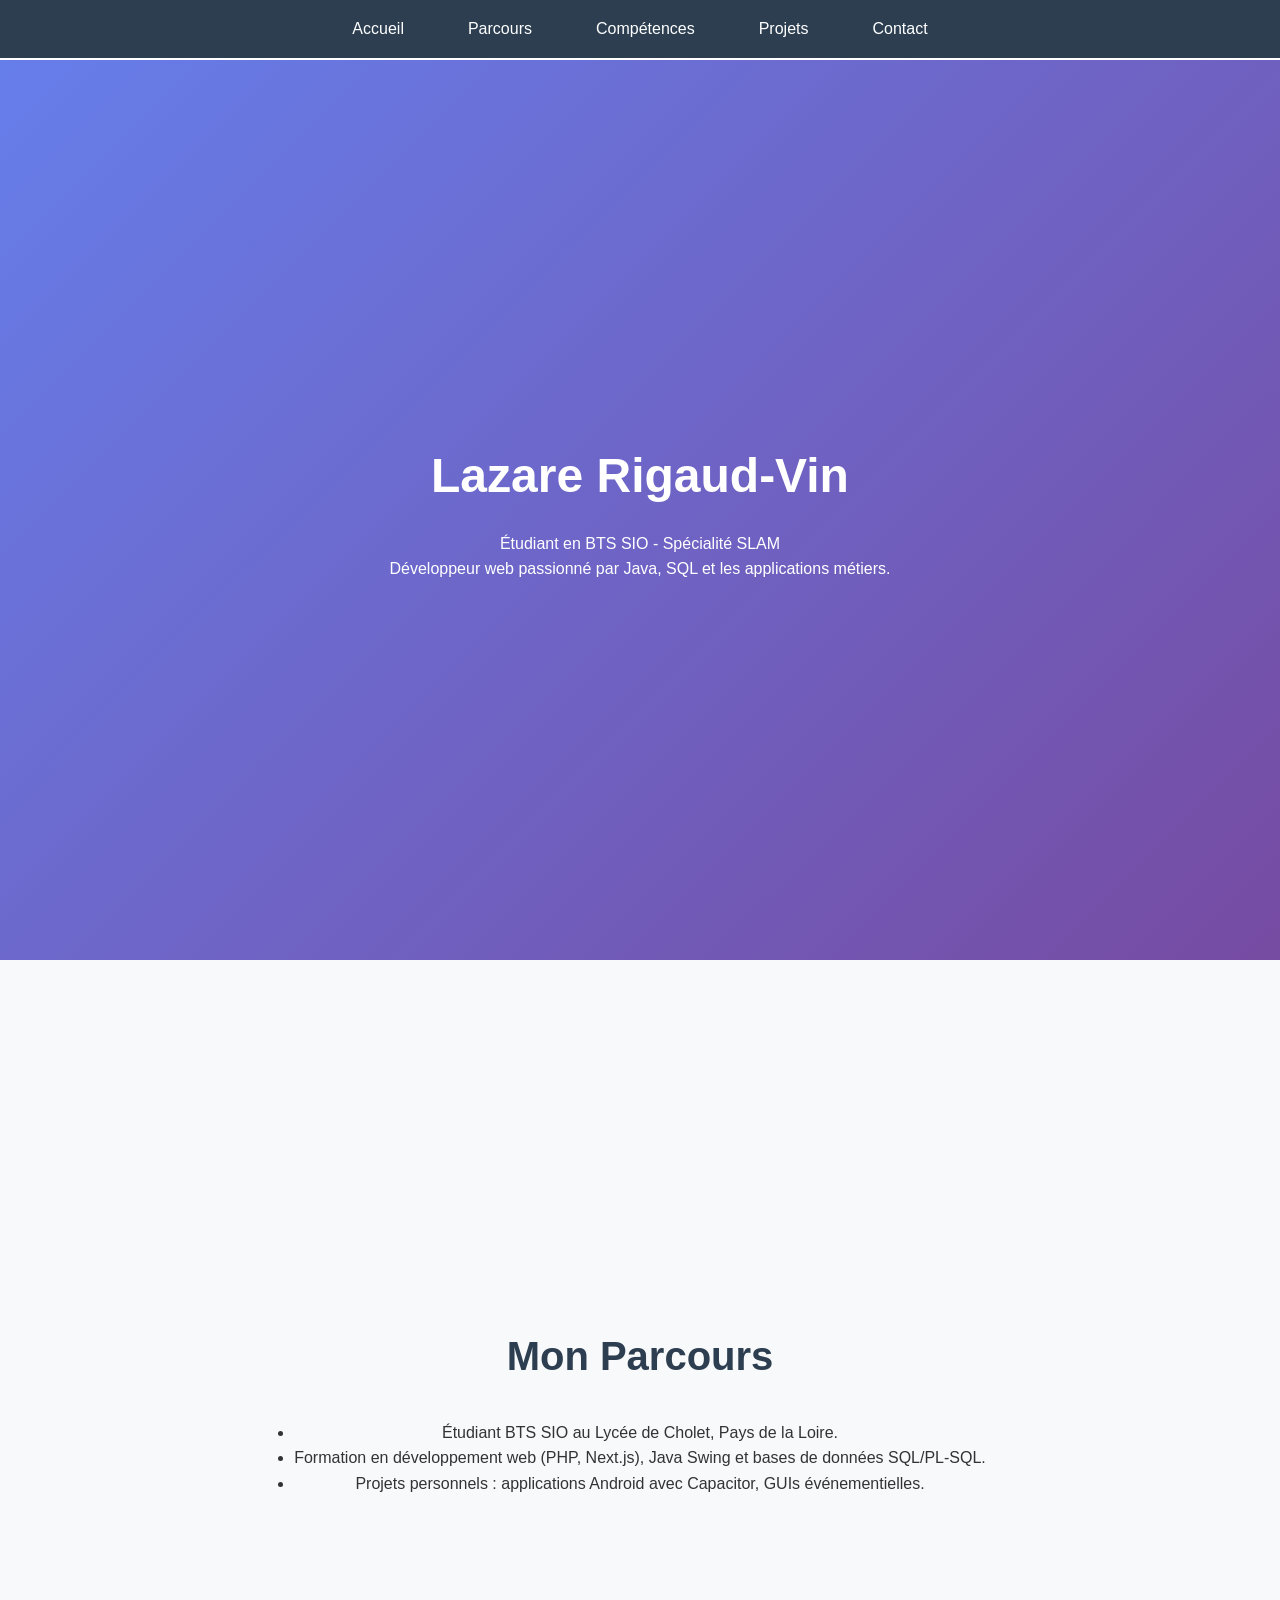
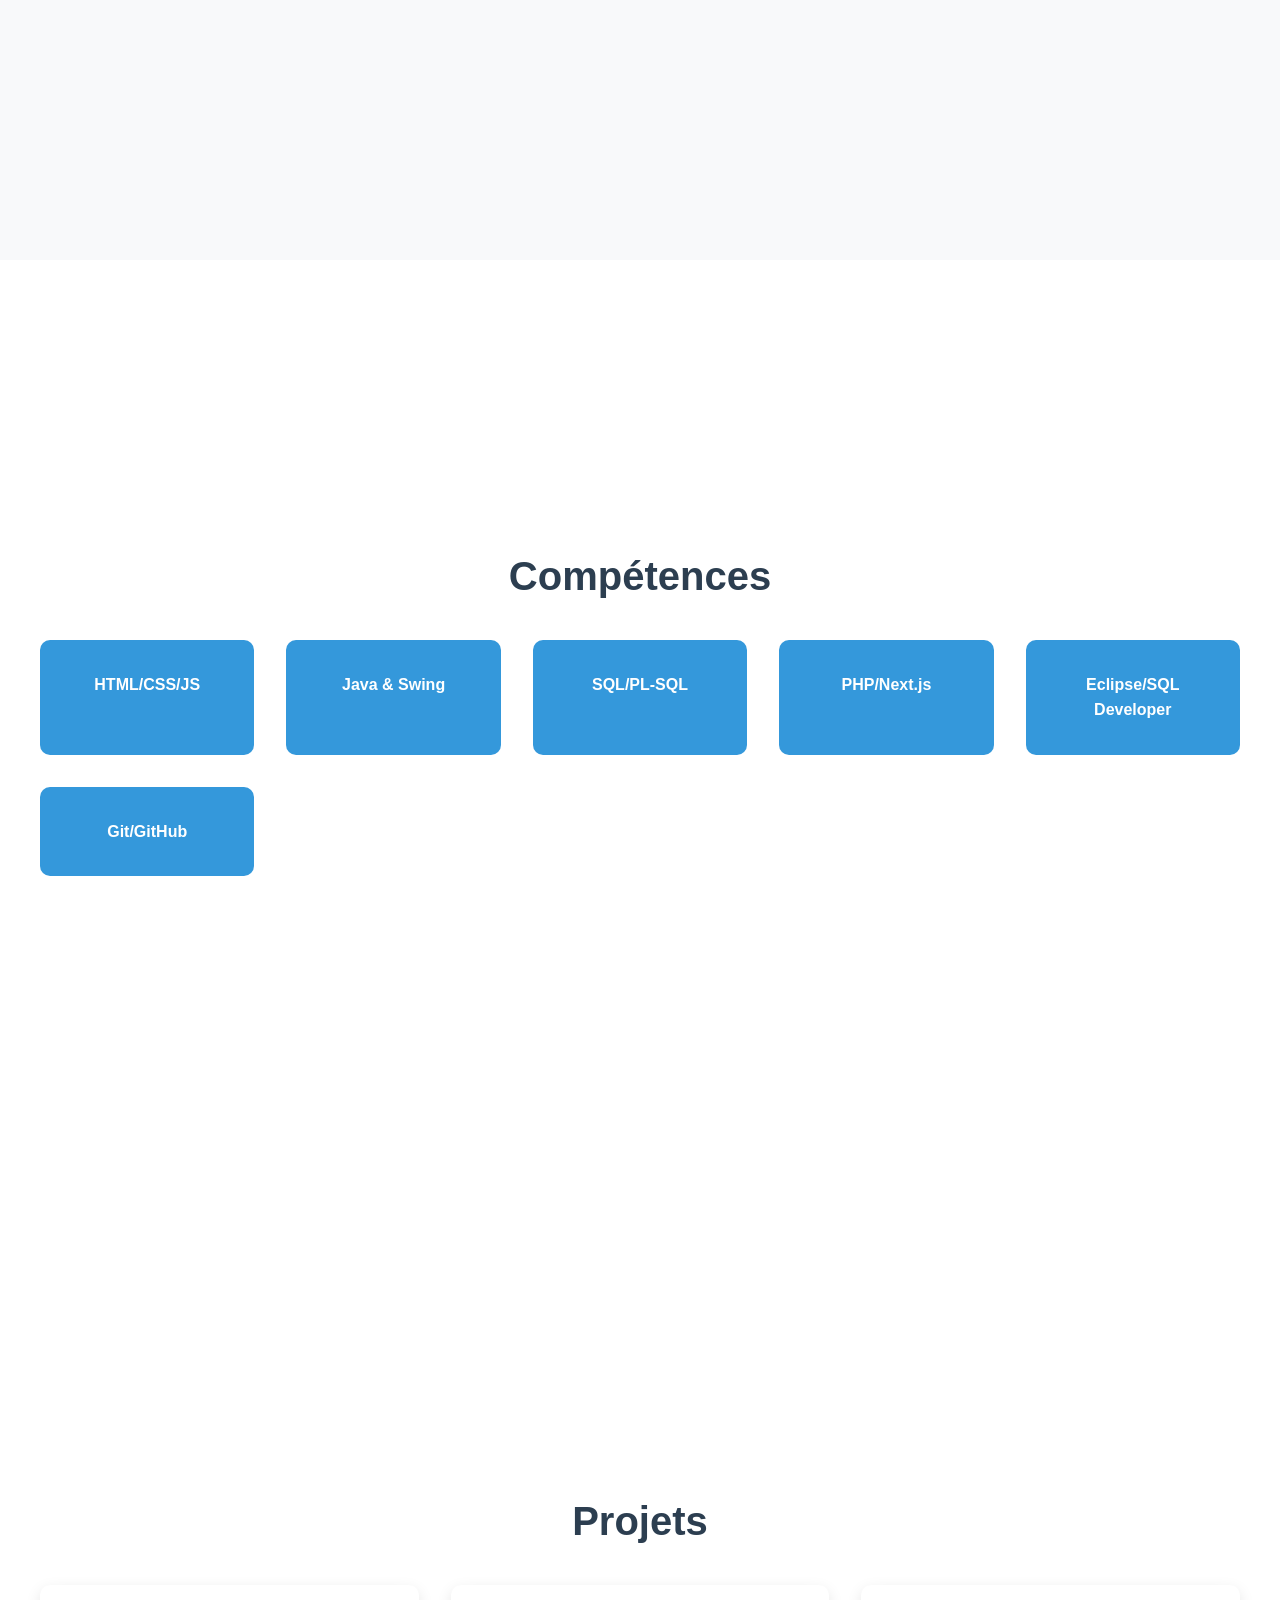
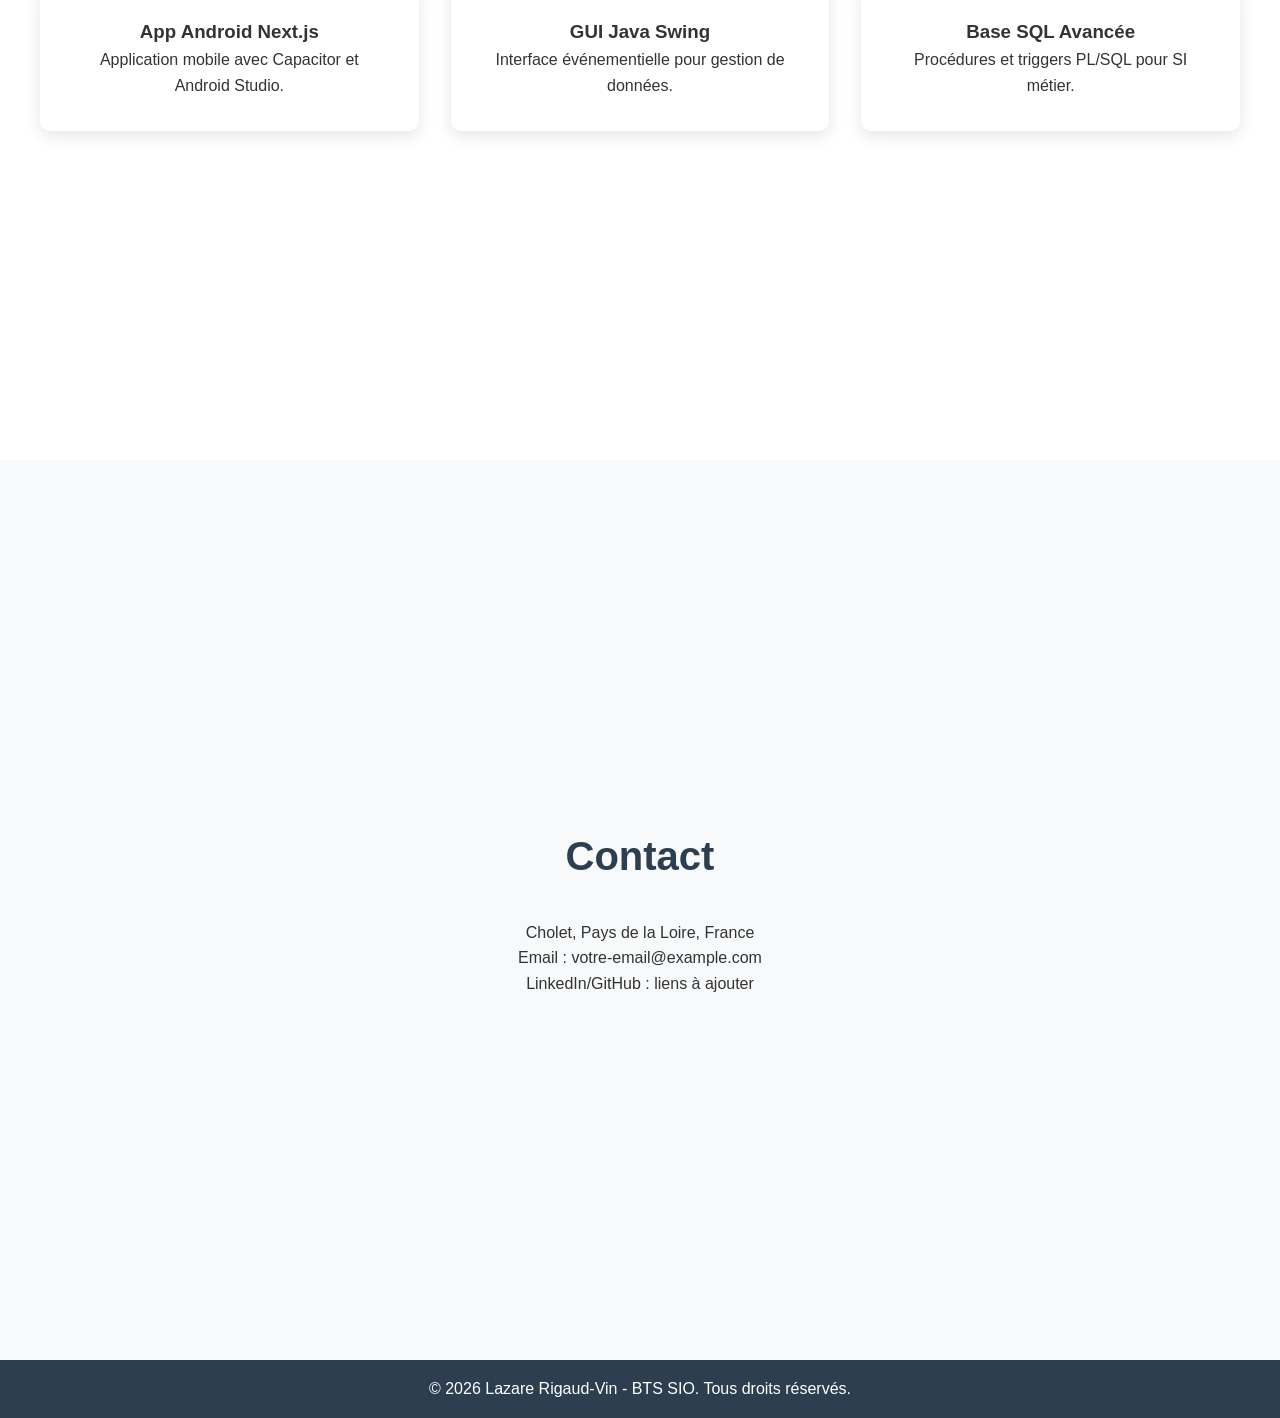
==== commit 295060e6: "Add files via upload" ====
--- a/index.html
+++ b/index.html
@@ -1,334 +1,80 @@
-<!DOCTYPE html>
-<html lang="fr">
-<head>
-  <meta charset="UTF-8" />
-  <meta name="viewport" content="width=device-width, initial-scale=1.0"/>
-  <title>Lazare RIGAUD-VIN — Portfolio BTS SIO</title>
-  <link rel="preconnect" href="https://fonts.googleapis.com">
-  <link href="https://fonts.googleapis.com/css2?family=Syne:wght@400;700;800&family=DM+Sans:ital,wght@0,300;0,400;0,500;1,300&display=swap" rel="stylesheet">
-  <link rel="stylesheet" href="style.css" />
-</head>
-<body>
-
-  <!-- NAV -->
-  <nav id="navbar">
-    <div class="nav-logo">LRV</div>
-    <ul class="nav-links">
-      <li><a href="#accueil">Accueil</a></li>
-      <li><a href="#apropos">À propos</a></li>
-      <li><a href="#competences">Compétences</a></li>
-      <li><a href="#projets">Projets</a></li>
-      <li><a href="#stage">Stage</a></li>
-      <li><a href="#contact">Contact</a></li>
-    </ul>
-    <button class="nav-toggle" id="navToggle">☰</button>
-  </nav>
-
-  <!-- HERO -->
-  <section id="accueil" class="hero">
-    <div class="hero-bg-grid"></div>
-    <div class="hero-content">
-      <div class="hero-tag">BTS SIO · SISR / SLAM</div>
-      <h1 class="hero-name">Lazare<br><span class="accent">RIGAUD-VIN</span></h1>
-      <p class="hero-desc">Étudiant en BTS SIO passionné par le développement logiciel et les systèmes d'information. En quête d'expériences pour construire mon avenir dans l'informatique.</p>
-      <div class="hero-cta">
-        <a href="#projets" class="btn-primary">Voir mes projets</a>
-        <a href="#contact" class="btn-secondary">Me contacter</a>
-      </div>
-    </div>
-    <div class="hero-visual">
-      <div class="hero-card">
-        <div class="hero-card-photo">
-          <img src="photo.jpg" alt="Lazare RIGAUD-VIN" onerror="this.parentElement.classList.add('no-photo')">
-          <span class="photo-placeholder">LRV</span>
-        </div>
-        <div class="hero-card-info">
-          <p class="card-name">Lazare RIGAUD-VIN</p>
-          <p class="card-role">Développeur junior · Niort</p>
-          <div class="card-tags">
-            <span>C#</span><span>ASP.NET</span><span>SQL</span>
-          </div>
-        </div>
-      </div>
-    </div>
-    <div class="scroll-indicator">
-      <span>Scroll</span>
-      <div class="scroll-line"></div>
-    </div>
-  </section>
-
-  <!-- À PROPOS -->
-  <section id="apropos" class="section apropos">
-    <div class="container">
-      <div class="section-label">01 — À propos</div>
-      <div class="apropos-grid">
-        <div class="apropos-text">
-          <h2>Qui suis-je ?</h2>
-          <p>Je suis étudiant en <strong>BTS Services Informatiques aux Organisations (SIO)</strong> à <strong>[Nom de ton établissement]</strong>, basé à Cholet. Je me forme aux métiers du développement logiciel et des réseaux informatiques.</p>
-          <p>Mon stage de 5 semaines chez <strong>Groupama Centre-Atlantique</strong> à Niort m'a permis de découvrir le développement d'application web en environnement professionnel, en travaillant avec C#, ASP.NET Blazor et SQL Server.</p>
-          <p>Je suis particulièrement attiré par le <strong>développement d'applications</strong> et la <strong>gestion de projets informatiques</strong>.</p>
-          <div class="apropos-facts">
-            <div class="fact"><span class="fact-num">5</span><span class="fact-label">semaines de stage</span></div>
-            <div class="fact"><span class="fact-num">2</span><span class="fact-label">ans de BTS SIO</span></div>
-            <div class="fact"><span class="fact-num">1</span><span class="fact-label">application développée</span></div>
-          </div>
-        </div>
-        <div class="apropos-timeline">
-          <h3>Parcours</h3>
-          <div class="timeline">
-            <div class="timeline-item">
-              <div class="timeline-dot"></div>
-              <div class="timeline-content">
-                <span class="timeline-date">2024 – 2026</span>
-                <p class="timeline-title">BTS SIO</p>
-                <p class="timeline-sub">[Nom de ton établissement] · Cholet</p>
-              </div>
-            </div>
-            <div class="timeline-item">
-              <div class="timeline-dot"></div>
-              <div class="timeline-content">
-                <span class="timeline-date">Mai – Juin 2025</span>
-                <p class="timeline-title">Stage — Groupama Centre-Atlantique</p>
-                <p class="timeline-sub">Développement d'application web · Niort</p>
-              </div>
-            </div>
-            <div class="timeline-item">
-              <div class="timeline-dot"></div>
-              <div class="timeline-content">
-                <span class="timeline-date">2024</span>
-                <p class="timeline-title">Baccalauréat</p>
-                <p class="timeline-sub">[Filière] · [Établissement]</p>
-              </div>
-            </div>
-          </div>
-        </div>
-      </div>
-    </div>
-  </section>
-
-  <!-- COMPÉTENCES -->
-  <section id="competences" class="section competences">
-    <div class="container">
-      <div class="section-label">02 — Compétences</div>
-      <h2>Mes compétences</h2>
-      <div class="skills-grid">
-        <div class="skill-category">
-          <h3>Développement</h3>
-          <div class="skill-list">
-            <div class="skill-item"><span class="skill-name">C# / .NET</span><div class="skill-bar"><div class="skill-fill" style="--w:55%"></div></div></div>
-            <div class="skill-item"><span class="skill-name">ASP.NET Blazor</span><div class="skill-bar"><div class="skill-fill" style="--w:45%"></div></div></div>
-            <div class="skill-item"><span class="skill-name">HTML / CSS</span><div class="skill-bar"><div class="skill-fill" style="--w:65%"></div></div></div>
-            <div class="skill-item"><span class="skill-name">JavaScript</span><div class="skill-bar"><div class="skill-fill" style="--w:40%"></div></div></div>
-            <div class="skill-item"><span class="skill-name">PHP</span><div class="skill-bar"><div class="skill-fill" style="--w:[XX]%"></div></div></div>
-          </div>
-        </div>
-        <div class="skill-category">
-          <h3>Base de données</h3>
-          <div class="skill-list">
-            <div class="skill-item"><span class="skill-name">SQL Server (SSMS)</span><div class="skill-bar"><div class="skill-fill" style="--w:50%"></div></div></div>
-            <div class="skill-item"><span class="skill-name">MySQL</span><div class="skill-bar"><div class="skill-fill" style="--w:[XX]%"></div></div></div>
-            <div class="skill-item"><span class="skill-name">Entity Framework</span><div class="skill-bar"><div class="skill-fill" style="--w:40%"></div></div></div>
-          </div>
-        </div>
-        <div class="skill-category">
-          <h3>Outils & Environnement</h3>
-          <div class="skill-list">
-            <div class="skill-item"><span class="skill-name">Visual Studio</span><div class="skill-bar"><div class="skill-fill" style="--w:60%"></div></div></div>
-            <div class="skill-item"><span class="skill-name">Git / GitHub</span><div class="skill-bar"><div class="skill-fill" style="--w:50%"></div></div></div>
-            <div class="skill-item"><span class="skill-name">ServiceNow</span><div class="skill-bar"><div class="skill-fill" style="--w:30%"></div></div></div>
-          </div>
-        </div>
-        <div class="skill-category">
-          <h3>Réseaux & Systèmes</h3>
-          <div class="skill-list">
-            <div class="skill-item"><span class="skill-name">Administration Windows</span><div class="skill-bar"><div class="skill-fill" style="--w:[XX]%"></div></div></div>
-            <div class="skill-item"><span class="skill-name">Réseaux TCP/IP</span><div class="skill-bar"><div class="skill-fill" style="--w:[XX]%"></div></div></div>
-            <div class="skill-item"><span class="skill-name">Linux (bases)</span><div class="skill-bar"><div class="skill-fill" style="--w:[XX]%"></div></div></div>
-          </div>
-        </div>
-      </div>
-    </div>
-  </section>
-
-  <!-- PROJETS -->
-  <section id="projets" class="section projets">
-    <div class="container">
-      <div class="section-label">03 — Projets</div>
-      <h2>Mes projets</h2>
-      <div class="projects-grid">
-
-        <!-- PROJET STAGE -->
-        <div class="project-card featured">
-          <div class="project-header">
-            <span class="project-badge">Stage Groupama</span>
-            <span class="project-year">2025</span>
-          </div>
-          <h3>Application de gestion de projets</h3>
-          <p>Développement d'une application web interne pour remplacer plusieurs outils (ServiceNow, Lists, Teams) par une solution centralisée de gestion du cycle de vie des projets informatiques.</p>
-          <div class="project-tech">
-            <span>C#</span><span>ASP.NET Blazor</span><span>SQL Server</span><span>Entity Framework</span><span>Razor Pages</span>
-          </div>
-          <div class="project-details">
-            <div class="project-detail"><strong>Contexte</strong> Groupama Centre-Atlantique — DSI</div>
-            <div class="project-detail"><strong>Durée</strong> 4 semaines de développement</div>
-            <div class="project-detail"><strong>Rôle</strong> Développeur seul, encadré par tuteur</div>
-          </div>
-          <a href="stage.html" class="project-link">Voir le détail →</a>
-        </div>
-
-        <!-- PROJET GITHUB -->
-        <div class="project-card">
-          <div class="project-header">
-            <span class="project-badge">Projet personnel</span>
-            <span class="project-year">2025</span>
-          </div>
-          <h3>Candidature — [Nom à compléter]</h3>
-          <p>[Description du projet GitHub à compléter — qu'est-ce que fait ce projet ? Une application de gestion de candidatures ? Un site vitrine ?]</p>
-          <div class="project-tech">
-            <span>[Techno 1]</span><span>[Techno 2]</span>
-          </div>
-          <a href="https://github.com/lazarerigaud-vin-hash/candidature" target="_blank" class="project-link">Voir sur GitHub →</a>
-        </div>
-
-        <!-- PROJET SCOLAIRE -->
-        <div class="project-card">
-          <div class="project-header">
-            <span class="project-badge">Projet scolaire</span>
-            <span class="project-year">2024–2025</span>
-          </div>
-          <h3>[Nom du projet BTS]</h3>
-          <p>[Description d'un projet réalisé en cours — TP réseau, site web, application, etc. À compléter avec tes projets scolaires.]</p>
-          <div class="project-tech">
-            <span>[Techno]</span><span>[Techno]</span>
-          </div>
-          <a href="#" class="project-link">En savoir plus →</a>
-        </div>
-
-      </div>
-    </div>
-  </section>
-
-  <!-- STAGE -->
-  <section id="stage" class="section stage-section">
-    <div class="container">
-      <div class="section-label">04 — Stage</div>
-      <h2>Mon stage chez Groupama</h2>
-      <div class="stage-grid">
-        <div class="stage-company">
-          <div class="stage-logo-block">
-            <div class="stage-logo-placeholder">GCA</div>
-            <div>
-              <h3>Groupama Centre-Atlantique</h3>
-              <p>Caisse régionale · Niort (79)</p>
-            </div>
-          </div>
-          <div class="stage-infos">
-            <div class="stage-info-item"><span class="stage-info-label">Période</span><span>26 mai — 27 juin 2025</span></div>
-            <div class="stage-info-item"><span class="stage-info-label">Service</span><span>DSI — Développement section nord</span></div>
-            <div class="stage-info-item"><span class="stage-info-label">Tuteur</span><span>Christophe ASJEME, Coordinateur Développement</span></div>
-            <div class="stage-info-item"><span class="stage-info-label">Secteur</span><span>Assurance mutualiste · 10 départements</span></div>
-          </div>
-        </div>
-        <div class="stage-missions">
-          <h3>Missions réalisées</h3>
-          <div class="mission-list">
-            <div class="mission">
-              <div class="mission-num">01</div>
-              <div class="mission-text">
-                <strong>Autoformation C# et sécurité ASP.NET</strong>
-                <p>Découverte du langage C#, .NET, programmation orientée objet, JWT et ASP.NET Identity via playlists YouTube du tuteur.</p>
-              </div>
-            </div>
-            <div class="mission">
-              <div class="mission-num">02</div>
-              <div class="mission-text">
-                <strong>Analyse du cahier des charges</strong>
-                <p>Lecture et compréhension d'une expression de besoin pour une application de gestion de projets.</p>
-              </div>
-            </div>
-            <div class="mission">
-              <div class="mission-num">03</div>
-              <div class="mission-text">
-                <strong>Création de la base de données</strong>
-                <p>Modélisation et création d'une table SQL Server (SSMS) pour stocker les demandes.</p>
-              </div>
-            </div>
-            <div class="mission">
-              <div class="mission-num">04</div>
-              <div class="mission-text">
-                <strong>Développement de l'interface d'affichage</strong>
-                <p>Création d'une vue Blazor en C# connectée à SQL Server via Entity Framework pour afficher les demandes.</p>
-              </div>
-            </div>
-          </div>
-        </div>
-      </div>
-      <div class="stage-bilan">
-        <h3>Ce que j'ai appris</h3>
-        <div class="bilan-tags">
-          <span>Architecture ASP.NET</span>
-          <span>Connexion BDD ↔ application</span>
-          <span>Razor Pages / Blazor</span>
-          <span>Entity Framework Core</span>
-          <span>Cycle de développement professionnel</span>
-          <span>Lecture d'une expression de besoin</span>
-          <span>Travail en équipe DSI</span>
-        </div>
-      </div>
-    </div>
-  </section>
-
-  <!-- CONTACT -->
-  <section id="contact" class="section contact-section">
-    <div class="container">
-      <div class="section-label">05 — Contact</div>
-      <div class="contact-grid">
-        <div class="contact-text">
-          <h2>Travaillons<br>ensemble.</h2>
-          <p>Vous avez une opportunité, un projet ou simplement envie d'échanger ? N'hésitez pas à me contacter.</p>
-          <div class="contact-links">
-            <a href="mailto:[TON_EMAIL]@gmail.com" class="contact-link">
-              <span class="contact-icon">✉</span>
-              <span>[TON_EMAIL]@gmail.com</span>
-            </a>
-            <a href="https://github.com/lazarerigaud-vin-hash" target="_blank" class="contact-link">
-              <span class="contact-icon">⌥</span>
-              <span>github.com/lazarerigaud-vin-hash</span>
-            </a>
-            <a href="https://linkedin.com/in/[TON_LINKEDIN]" target="_blank" class="contact-link">
-              <span class="contact-icon">in</span>
-              <span>LinkedIn — [Ton nom]</span>
-            </a>
-          </div>
-        </div>
-        <form class="contact-form" id="contactForm">
-          <div class="form-group">
-            <label for="name">Nom</label>
-            <input type="text" id="name" name="name" placeholder="Votre nom" required>
-          </div>
-          <div class="form-group">
-            <label for="email">Email</label>
-            <input type="email" id="email" name="email" placeholder="votre@email.com" required>
-          </div>
-          <div class="form-group">
-            <label for="message">Message</label>
-            <textarea id="message" name="message" rows="5" placeholder="Votre message..." required></textarea>
-          </div>
-          <button type="submit" class="btn-primary">Envoyer le message</button>
-          <p class="form-note">* Le formulaire est à configurer avec Formspree ou EmailJS (voir README)</p>
-        </form>
-      </div>
-    </div>
-  </section>
-
-  <!-- FOOTER -->
-  <footer>
-    <div class="container footer-inner">
-      <p>© 2025 Lazare RIGAUD-VIN — BTS SIO</p>
-      <p>Fait avec passion, du C# et beaucoup de café ☕</p>
-    </div>
-  </footer>
-
-  <script src="script.js"></script>
-</body>
-</html>
+<!DOCTYPE html>
+<html lang="fr">
+<head>
+    <meta charset="UTF-8">
+    <meta name="viewport" content="width=device-width, initial-scale=1.0">
+    <title>Portfolio - Lazare Rigaud-Vin - BTS SIO</title>
+    <link rel="stylesheet" href="style.css">
+</head>
+<body>
+    <header>
+        <nav>
+            <ul>
+                <li><a href="#accueil">Accueil</a></li>
+                <li><a href="#parcours">Parcours</a></li>
+                <li><a href="#competences">Compétences</a></li>
+                <li><a href="#projets">Projets</a></li>
+                <li><a href="#contact">Contact</a></li>
+            </ul>
+        </nav>
+    </header>
+
+    <section id="accueil">
+        <div class="hero">
+            <h1>Lazare Rigaud-Vin</h1>
+            <p>Étudiant en BTS SIO - Spécialité SLAM</p>
+            <p>Développeur web passionné par Java, SQL et les applications métiers.</p>
+        </div>
+    </section>
+
+    <section id="parcours">
+        <h2>Mon Parcours</h2>
+        <ul>
+            <li>Étudiant BTS SIO au Lycée de Cholet, Pays de la Loire.</li>
+            <li>Formation en développement web (PHP, Next.js), Java Swing et bases de données SQL/PL-SQL.</li>
+            <li>Projets personnels : applications Android avec Capacitor, GUIs événementielles.</li>
+        </ul>
+    </section>
+
+    <section id="competences">
+        <h2>Compétences</h2>
+        <div class="competences-grid">
+            <div class="comp-item">HTML/CSS/JS</div>
+            <div class="comp-item">Java & Swing</div>
+            <div class="comp-item">SQL/PL-SQL</div>
+            <div class="comp-item">PHP/Next.js</div>
+            <div class="comp-item">Eclipse/SQL Developer</div>
+            <div class="comp-item">Git/GitHub</div>
+        </div>
+    </section>
+
+    <section id="projets">
+        <h2>Projets</h2>
+        <div class="projets-grid">
+            <div class="projet">
+                <h3>App Android Next.js</h3>
+                <p>Application mobile avec Capacitor et Android Studio.</p>
+            </div>
+            <div class="projet">
+                <h3>GUI Java Swing</h3>
+                <p>Interface événementielle pour gestion de données.</p>
+            </div>
+            <div class="projet">
+                <h3>Base SQL Avancée</h3>
+                <p>Procédures et triggers PL/SQL pour SI métier.</p>
+            </div>
+        </div>
+    </section>
+
+    <section id="contact">
+        <h2>Contact</h2>
+        <p>Cholet, Pays de la Loire, France</p>
+        <p>Email : votre-email@example.com</p>
+        <p>LinkedIn/GitHub : liens à ajouter</p>
+    </section>
+
+    <footer>
+        <p>&copy; 2026 Lazare Rigaud-Vin - BTS SIO. Tous droits réservés.</p>
+    </footer>
+</body>
+</html>
--- a/style.css
+++ b/style.css
@@ -1,908 +1,112 @@
-/* ===================================
-   PORTFOLIO LAZARE RIGAUD-VIN
-   BTS SIO — 2025
-=================================== */
-
-:root {
-  --bg: #0a0a0f;
-  --surface: #111118;
-  --surface2: #1a1a24;
-  --accent: #4f8eff;
-  --accent2: #7c5cff;
-  --text: #e8e8f0;
-  --text-muted: #7a7a9a;
-  --border: rgba(255,255,255,0.07);
-  --font-display: 'Syne', sans-serif;
-  --font-body: 'DM Sans', sans-serif;
-  --radius: 16px;
-  --radius-sm: 8px;
-}
-
-*, *::before, *::after { box-sizing: border-box; margin: 0; padding: 0; }
-
-html { scroll-behavior: smooth; }
-
-body {
-  background: var(--bg);
-  color: var(--text);
-  font-family: var(--font-body);
-  font-size: 16px;
-  line-height: 1.7;
-  overflow-x: hidden;
-}
-
-/* ---- SCROLLBAR ---- */
-::-webkit-scrollbar { width: 4px; }
-::-webkit-scrollbar-track { background: var(--bg); }
-::-webkit-scrollbar-thumb { background: var(--accent); border-radius: 4px; }
-
-/* ---- NAVBAR ---- */
-#navbar {
-  position: fixed;
-  top: 0; left: 0; right: 0;
-  z-index: 100;
-  display: flex;
-  align-items: center;
-  justify-content: space-between;
-  padding: 1.2rem 3rem;
-  background: rgba(10,10,15,0.85);
-  backdrop-filter: blur(20px);
-  border-bottom: 1px solid var(--border);
-  transition: padding 0.3s;
-}
-
-#navbar.scrolled { padding: 0.8rem 3rem; }
-
-.nav-logo {
-  font-family: var(--font-display);
-  font-weight: 800;
-  font-size: 1.4rem;
-  background: linear-gradient(135deg, var(--accent), var(--accent2));
-  -webkit-background-clip: text;
-  -webkit-text-fill-color: transparent;
-  background-clip: text;
-}
-
-.nav-links {
-  display: flex;
-  list-style: none;
-  gap: 2.5rem;
-}
-
-.nav-links a {
-  color: var(--text-muted);
-  text-decoration: none;
-  font-size: 0.9rem;
-  font-weight: 400;
-  letter-spacing: 0.05em;
-  transition: color 0.2s;
-}
-
-.nav-links a:hover { color: var(--text); }
-
-.nav-toggle {
-  display: none;
-  background: none;
-  border: none;
-  color: var(--text);
-  font-size: 1.4rem;
-  cursor: pointer;
-}
-
-/* ---- BUTTONS ---- */
-.btn-primary {
-  display: inline-block;
-  padding: 0.85rem 2rem;
-  background: linear-gradient(135deg, var(--accent), var(--accent2));
-  color: #fff;
-  border: none;
-  border-radius: 50px;
-  font-family: var(--font-body);
-  font-weight: 500;
-  font-size: 0.95rem;
-  cursor: pointer;
-  text-decoration: none;
-  transition: transform 0.2s, box-shadow 0.2s;
-  box-shadow: 0 4px 24px rgba(79,142,255,0.25);
-}
-
-.btn-primary:hover {
-  transform: translateY(-2px);
-  box-shadow: 0 8px 32px rgba(79,142,255,0.4);
-}
-
-.btn-secondary {
-  display: inline-block;
-  padding: 0.85rem 2rem;
-  background: transparent;
-  color: var(--text);
-  border: 1px solid var(--border);
-  border-radius: 50px;
-  font-family: var(--font-body);
-  font-weight: 400;
-  font-size: 0.95rem;
-  text-decoration: none;
-  transition: border-color 0.2s, background 0.2s;
-}
-
-.btn-secondary:hover {
-  border-color: var(--accent);
-  background: rgba(79,142,255,0.05);
-}
-
-/* ---- HERO ---- */
-.hero {
-  min-height: 100vh;
-  display: grid;
-  grid-template-columns: 1fr 1fr;
-  align-items: center;
-  padding: 8rem 3rem 4rem;
-  max-width: 1300px;
-  margin: 0 auto;
-  position: relative;
-  gap: 4rem;
-}
-
-.hero-bg-grid {
-  position: fixed;
-  inset: 0;
-  background-image:
-    linear-gradient(rgba(79,142,255,0.04) 1px, transparent 1px),
-    linear-gradient(90deg, rgba(79,142,255,0.04) 1px, transparent 1px);
-  background-size: 60px 60px;
-  pointer-events: none;
-  z-index: -1;
-}
-
-.hero-tag {
-  display: inline-block;
-  padding: 0.4rem 1rem;
-  background: rgba(79,142,255,0.1);
-  border: 1px solid rgba(79,142,255,0.2);
-  border-radius: 50px;
-  font-size: 0.8rem;
-  letter-spacing: 0.1em;
-  color: var(--accent);
-  text-transform: uppercase;
-  margin-bottom: 1.5rem;
-}
-
-.hero-name {
-  font-family: var(--font-display);
-  font-size: clamp(3rem, 6vw, 5rem);
-  font-weight: 800;
-  line-height: 1.05;
-  margin-bottom: 1.5rem;
-}
-
-.accent {
-  background: linear-gradient(135deg, var(--accent), var(--accent2));
-  -webkit-background-clip: text;
-  -webkit-text-fill-color: transparent;
-  background-clip: text;
-}
-
-.hero-desc {
-  color: var(--text-muted);
-  font-size: 1.05rem;
-  max-width: 480px;
-  margin-bottom: 2.5rem;
-  line-height: 1.8;
-}
-
-.hero-cta {
-  display: flex;
-  gap: 1rem;
-  flex-wrap: wrap;
-}
-
-/* Hero card */
-.hero-visual { display: flex; justify-content: center; }
-
-.hero-card {
-  background: var(--surface);
-  border: 1px solid var(--border);
-  border-radius: var(--radius);
-  padding: 2.5rem;
-  width: 280px;
-  text-align: center;
-  position: relative;
-  box-shadow: 0 24px 64px rgba(0,0,0,0.4);
-  animation: float 4s ease-in-out infinite;
-}
-
-@keyframes float {
-  0%, 100% { transform: translateY(0); }
-  50% { transform: translateY(-12px); }
-}
-
-.hero-card::before {
-  content: '';
-  position: absolute;
-  inset: -1px;
-  border-radius: var(--radius);
-  background: linear-gradient(135deg, var(--accent), var(--accent2), transparent);
-  z-index: -1;
-  opacity: 0.4;
-}
-
-.hero-card-photo {
-  width: 100px;
-  height: 100px;
-  border-radius: 50%;
-  margin: 0 auto 1.2rem;
-  background: linear-gradient(135deg, var(--accent), var(--accent2));
-  overflow: hidden;
-  display: flex;
-  align-items: center;
-  justify-content: center;
-  position: relative;
-}
-
-.hero-card-photo img {
-  width: 100%;
-  height: 100%;
-  object-fit: cover;
-}
-
-.hero-card-photo.no-photo img { display: none; }
-
-.photo-placeholder {
-  font-family: var(--font-display);
-  font-weight: 800;
-  font-size: 1.4rem;
-  color: #fff;
-  position: absolute;
-}
-
-.hero-card-photo:not(.no-photo) .photo-placeholder { display: none; }
-
-.card-name {
-  font-family: var(--font-display);
-  font-weight: 700;
-  font-size: 1rem;
-  margin-bottom: 0.25rem;
-}
-
-.card-role {
-  color: var(--text-muted);
-  font-size: 0.82rem;
-  margin-bottom: 1rem;
-}
-
-.card-tags {
-  display: flex;
-  gap: 0.4rem;
-  flex-wrap: wrap;
-  justify-content: center;
-}
-
-.card-tags span {
-  padding: 0.25rem 0.7rem;
-  background: rgba(79,142,255,0.1);
-  border: 1px solid rgba(79,142,255,0.2);
-  border-radius: 50px;
-  font-size: 0.72rem;
-  color: var(--accent);
-}
-
-/* Scroll indicator */
-.scroll-indicator {
-  position: absolute;
-  bottom: 2rem;
-  left: 50%;
-  transform: translateX(-50%);
-  display: flex;
-  flex-direction: column;
-  align-items: center;
-  gap: 0.5rem;
-  color: var(--text-muted);
-  font-size: 0.75rem;
-  letter-spacing: 0.1em;
-  text-transform: uppercase;
-}
-
-.scroll-line {
-  width: 1px;
-  height: 40px;
-  background: linear-gradient(to bottom, var(--accent), transparent);
-  animation: scroll-anim 2s ease-in-out infinite;
-}
-
-@keyframes scroll-anim {
-  0% { transform: scaleY(0); transform-origin: top; }
-  50% { transform: scaleY(1); transform-origin: top; }
-  51% { transform: scaleY(1); transform-origin: bottom; }
-  100% { transform: scaleY(0); transform-origin: bottom; }
-}
-
-/* ---- SECTIONS ---- */
-.section { padding: 7rem 0; }
-
-.container {
-  max-width: 1200px;
-  margin: 0 auto;
-  padding: 0 3rem;
-}
-
-.section-label {
-  font-size: 0.78rem;
-  letter-spacing: 0.2em;
-  text-transform: uppercase;
-  color: var(--accent);
-  margin-bottom: 1rem;
-}
-
-.section h2 {
-  font-family: var(--font-display);
-  font-size: clamp(2rem, 4vw, 3rem);
-  font-weight: 800;
-  margin-bottom: 3rem;
-  line-height: 1.1;
-}
-
-/* ---- À PROPOS ---- */
-.apropos { background: var(--surface); }
-
-.apropos-grid {
-  display: grid;
-  grid-template-columns: 1fr 1fr;
-  gap: 5rem;
-  align-items: start;
-}
-
-.apropos-text p {
-  color: var(--text-muted);
-  margin-bottom: 1.2rem;
-  font-size: 1rem;
-}
-
-.apropos-text strong { color: var(--text); }
-
-.apropos-facts {
-  display: flex;
-  gap: 2rem;
-  margin-top: 2.5rem;
-  padding-top: 2rem;
-  border-top: 1px solid var(--border);
-}
-
-.fact { text-align: center; }
-
-.fact-num {
-  display: block;
-  font-family: var(--font-display);
-  font-size: 2.5rem;
-  font-weight: 800;
-  background: linear-gradient(135deg, var(--accent), var(--accent2));
-  -webkit-background-clip: text;
-  -webkit-text-fill-color: transparent;
-  background-clip: text;
-}
-
-.fact-label {
-  font-size: 0.78rem;
-  color: var(--text-muted);
-  text-transform: uppercase;
-  letter-spacing: 0.05em;
-}
-
-.apropos-timeline h3 {
-  font-family: var(--font-display);
-  font-size: 1.2rem;
-  margin-bottom: 2rem;
-  color: var(--text-muted);
-}
-
-.timeline { position: relative; padding-left: 2rem; }
-
-.timeline::before {
-  content: '';
-  position: absolute;
-  left: 0;
-  top: 0; bottom: 0;
-  width: 1px;
-  background: var(--border);
-}
-
-.timeline-item {
-  position: relative;
-  padding-bottom: 2.5rem;
-}
-
-.timeline-dot {
-  position: absolute;
-  left: -2.3rem;
-  top: 0.4rem;
-  width: 10px;
-  height: 10px;
-  border-radius: 50%;
-  background: var(--accent);
-  box-shadow: 0 0 12px rgba(79,142,255,0.5);
-}
-
-.timeline-date {
-  font-size: 0.78rem;
-  color: var(--accent);
-  letter-spacing: 0.05em;
-}
-
-.timeline-title {
-  font-weight: 600;
-  font-size: 0.95rem;
-  margin: 0.2rem 0;
-}
-
-.timeline-sub {
-  font-size: 0.82rem;
-  color: var(--text-muted);
-}
-
-/* ---- COMPÉTENCES ---- */
-.skills-grid {
-  display: grid;
-  grid-template-columns: repeat(2, 1fr);
-  gap: 2.5rem;
-}
-
-.skill-category {
-  background: var(--surface);
-  border: 1px solid var(--border);
-  border-radius: var(--radius);
-  padding: 2rem;
-}
-
-.skill-category h3 {
-  font-family: var(--font-display);
-  font-size: 1rem;
-  margin-bottom: 1.5rem;
-  color: var(--text-muted);
-  text-transform: uppercase;
-  letter-spacing: 0.1em;
-}
-
-.skill-list { display: flex; flex-direction: column; gap: 1.2rem; }
-
-.skill-item {
-  display: flex;
-  align-items: center;
-  gap: 1rem;
-}
-
-.skill-name {
-  font-size: 0.88rem;
-  min-width: 160px;
-  color: var(--text);
-}
-
-.skill-bar {
-  flex: 1;
-  height: 4px;
-  background: var(--surface2);
-  border-radius: 4px;
-  overflow: hidden;
-}
-
-.skill-fill {
-  height: 100%;
-  width: var(--w, 50%);
-  background: linear-gradient(90deg, var(--accent), var(--accent2));
-  border-radius: 4px;
-  transform: scaleX(0);
-  transform-origin: left;
-  transition: transform 1s ease;
-}
-
-.skill-fill.animated { transform: scaleX(1); }
-
-/* ---- PROJETS ---- */
-.projets { background: var(--surface); }
-
-.projects-grid {
-  display: grid;
-  grid-template-columns: repeat(3, 1fr);
-  gap: 1.5rem;
-}
-
-.project-card {
-  background: var(--bg);
-  border: 1px solid var(--border);
-  border-radius: var(--radius);
-  padding: 2rem;
-  display: flex;
-  flex-direction: column;
-  gap: 1rem;
-  transition: transform 0.3s, border-color 0.3s, box-shadow 0.3s;
-}
-
-.project-card:hover {
-  transform: translateY(-4px);
-  border-color: rgba(79,142,255,0.3);
-  box-shadow: 0 16px 48px rgba(0,0,0,0.3);
-}
-
-.project-card.featured {
-  grid-column: span 2;
-  background: var(--surface2);
-  border-color: rgba(79,142,255,0.15);
-}
-
-.project-header {
-  display: flex;
-  justify-content: space-between;
-  align-items: center;
-}
-
-.project-badge {
-  padding: 0.25rem 0.7rem;
-  background: rgba(79,142,255,0.1);
-  border: 1px solid rgba(79,142,255,0.2);
-  border-radius: 50px;
-  font-size: 0.72rem;
-  color: var(--accent);
-  letter-spacing: 0.05em;
-}
-
-.project-year {
-  font-size: 0.78rem;
-  color: var(--text-muted);
-}
-
-.project-card h3 {
-  font-family: var(--font-display);
-  font-size: 1.2rem;
-  font-weight: 700;
-  line-height: 1.3;
-}
-
-.project-card p {
-  color: var(--text-muted);
-  font-size: 0.9rem;
-  line-height: 1.7;
-  flex: 1;
-}
-
-.project-tech {
-  display: flex;
-  flex-wrap: wrap;
-  gap: 0.4rem;
-}
-
-.project-tech span {
-  padding: 0.2rem 0.6rem;
-  background: var(--surface2);
-  border-radius: 4px;
-  font-size: 0.72rem;
-  color: var(--text-muted);
-  font-family: monospace;
-}
-
-.project-details {
-  display: flex;
-  flex-direction: column;
-  gap: 0.4rem;
-  padding-top: 0.5rem;
-  border-top: 1px solid var(--border);
-}
-
-.project-detail {
-  font-size: 0.82rem;
-  color: var(--text-muted);
-}
-
-.project-detail strong {
-  color: var(--text);
-  margin-right: 0.5rem;
-}
-
-.project-link {
-  color: var(--accent);
-  text-decoration: none;
-  font-size: 0.88rem;
-  font-weight: 500;
-  transition: gap 0.2s;
-  display: inline-block;
-  margin-top: auto;
-}
-
-.project-link:hover { text-decoration: underline; }
-
-/* ---- STAGE ---- */
-.stage-section { background: var(--bg); }
-
-.stage-grid {
-  display: grid;
-  grid-template-columns: 1fr 1.5fr;
-  gap: 4rem;
-  align-items: start;
-  margin-bottom: 3rem;
-}
-
-.stage-logo-block {
-  display: flex;
-  align-items: center;
-  gap: 1rem;
-  margin-bottom: 2rem;
-}
-
-.stage-logo-placeholder {
-  width: 60px;
-  height: 60px;
-  border-radius: 12px;
-  background: linear-gradient(135deg, var(--accent), var(--accent2));
-  display: flex;
-  align-items: center;
-  justify-content: center;
-  font-family: var(--font-display);
-  font-weight: 800;
-  font-size: 1.2rem;
-  color: #fff;
-  flex-shrink: 0;
-}
-
-.stage-logo-block h3 {
-  font-family: var(--font-display);
-  font-size: 1.1rem;
-  font-weight: 700;
-}
-
-.stage-logo-block p {
-  font-size: 0.82rem;
-  color: var(--text-muted);
-}
-
-.stage-infos {
-  background: var(--surface);
-  border: 1px solid var(--border);
-  border-radius: var(--radius);
-  padding: 1.5rem;
-}
-
-.stage-info-item {
-  display: flex;
-  justify-content: space-between;
-  padding: 0.8rem 0;
-  border-bottom: 1px solid var(--border);
-  font-size: 0.88rem;
-  gap: 1rem;
-}
-
-.stage-info-item:last-child { border-bottom: none; }
-
-.stage-info-label {
-  color: var(--text-muted);
-  font-weight: 400;
-  flex-shrink: 0;
-}
-
-.stage-missions h3 {
-  font-family: var(--font-display);
-  font-size: 1.2rem;
-  margin-bottom: 1.5rem;
-}
-
-.mission-list { display: flex; flex-direction: column; gap: 1.5rem; }
-
-.mission {
-  display: flex;
-  gap: 1.5rem;
-  align-items: start;
-  padding: 1.5rem;
-  background: var(--surface);
-  border: 1px solid var(--border);
-  border-radius: var(--radius-sm);
-  transition: border-color 0.2s;
-}
-
-.mission:hover { border-color: rgba(79,142,255,0.2); }
-
-.mission-num {
-  font-family: var(--font-display);
-  font-size: 1.4rem;
-  font-weight: 800;
-  color: rgba(79,142,255,0.2);
-  line-height: 1;
-  flex-shrink: 0;
-}
-
-.mission-text strong {
-  display: block;
-  font-size: 0.92rem;
-  margin-bottom: 0.3rem;
-}
-
-.mission-text p {
-  font-size: 0.85rem;
-  color: var(--text-muted);
-  line-height: 1.6;
-}
-
-.stage-bilan {
-  padding: 2.5rem;
-  background: var(--surface);
-  border: 1px solid var(--border);
-  border-radius: var(--radius);
-}
-
-.stage-bilan h3 {
-  font-family: var(--font-display);
-  font-size: 1rem;
-  margin-bottom: 1.5rem;
-  color: var(--text-muted);
-  text-transform: uppercase;
-  letter-spacing: 0.1em;
-}
-
-.bilan-tags {
-  display: flex;
-  flex-wrap: wrap;
-  gap: 0.7rem;
-}
-
-.bilan-tags span {
-  padding: 0.45rem 1rem;
-  background: rgba(79,142,255,0.08);
-  border: 1px solid rgba(79,142,255,0.15);
-  border-radius: 50px;
-  font-size: 0.82rem;
-  color: var(--text);
-}
-
-/* ---- CONTACT ---- */
-.contact-section { background: var(--surface); }
-
-.contact-grid {
-  display: grid;
-  grid-template-columns: 1fr 1.2fr;
-  gap: 5rem;
-  align-items: start;
-}
-
-.contact-text h2 {
-  margin-bottom: 1.5rem;
-}
-
-.contact-text p {
-  color: var(--text-muted);
-  margin-bottom: 2.5rem;
-  font-size: 1rem;
-}
-
-.contact-links {
-  display: flex;
-  flex-direction: column;
-  gap: 1rem;
-}
-
-.contact-link {
-  display: flex;
-  align-items: center;
-  gap: 1rem;
-  text-decoration: none;
-  color: var(--text);
-  font-size: 0.9rem;
-  padding: 1rem 1.5rem;
-  background: var(--bg);
-  border: 1px solid var(--border);
-  border-radius: var(--radius-sm);
-  transition: border-color 0.2s, background 0.2s;
-}
-
-.contact-link:hover {
-  border-color: var(--accent);
-  background: rgba(79,142,255,0.03);
-}
-
-.contact-icon {
-  width: 36px;
-  height: 36px;
-  border-radius: 8px;
-  background: rgba(79,142,255,0.1);
-  display: flex;
-  align-items: center;
-  justify-content: center;
-  font-size: 0.9rem;
-  color: var(--accent);
-  flex-shrink: 0;
-}
-
-.contact-form {
-  display: flex;
-  flex-direction: column;
-  gap: 1.5rem;
-}
-
-.form-group {
-  display: flex;
-  flex-direction: column;
-  gap: 0.5rem;
-}
-
-.form-group label {
-  font-size: 0.82rem;
-  color: var(--text-muted);
-  text-transform: uppercase;
-  letter-spacing: 0.1em;
-}
-
-.form-group input,
-.form-group textarea {
-  background: var(--bg);
-  border: 1px solid var(--border);
-  border-radius: var(--radius-sm);
-  padding: 0.85rem 1rem;
-  color: var(--text);
-  font-family: var(--font-body);
-  font-size: 0.95rem;
-  transition: border-color 0.2s;
-  resize: vertical;
-}
-
-.form-group input:focus,
-.form-group textarea:focus {
-  outline: none;
-  border-color: var(--accent);
-}
-
-.form-group input::placeholder,
-.form-group textarea::placeholder {
-  color: var(--text-muted);
-}
-
-.form-note {
-  font-size: 0.75rem;
-  color: var(--text-muted);
-  font-style: italic;
-}
-
-/* ---- FOOTER ---- */
-footer {
-  padding: 2rem 0;
-  border-top: 1px solid var(--border);
-  background: var(--bg);
-}
-
-.footer-inner {
-  display: flex;
-  justify-content: space-between;
-  align-items: center;
-  font-size: 0.82rem;
-  color: var(--text-muted);
-}
-
-/* ---- RESPONSIVE ---- */
-@media (max-width: 1024px) {
-  .hero { grid-template-columns: 1fr; text-align: center; padding-top: 7rem; }
-  .hero-visual { order: -1; }
-  .hero-desc { margin: 0 auto 2rem; }
-  .hero-cta { justify-content: center; }
-  .apropos-grid { grid-template-columns: 1fr; gap: 3rem; }
-  .skills-grid { grid-template-columns: 1fr; }
-  .projects-grid { grid-template-columns: 1fr; }
-  .project-card.featured { grid-column: span 1; }
-  .stage-grid { grid-template-columns: 1fr; gap: 2rem; }
-  .contact-grid { grid-template-columns: 1fr; gap: 3rem; }
-}
-
-@media (max-width: 768px) {
-  #navbar { padding: 1rem 1.5rem; }
-  .nav-links { display: none; flex-direction: column; position: absolute; top: 100%; left: 0; right: 0; background: var(--surface); padding: 1.5rem; border-bottom: 1px solid var(--border); }
-  .nav-links.open { display: flex; }
-  .nav-toggle { display: block; }
-  .hero { padding: 6rem 1.5rem 3rem; gap: 2rem; }
-  .container { padding: 0 1.5rem; }
-  .section { padding: 4rem 0; }
-  .footer-inner { flex-direction: column; gap: 0.5rem; text-align: center; }
-}
-
-/* ---- ANIMATIONS ---- */
-.fade-in {
-  opacity: 0;
-  transform: translateY(24px);
-  transition: opacity 0.7s ease, transform 0.7s ease;
-}
-
-.fade-in.visible {
-  opacity: 1;
-  transform: translateY(0);
-}
+* {
+    margin: 0;
+    padding: 0;
+    box-sizing: border-box;
+}
+
+body {
+    font-family: 'Arial', sans-serif;
+    line-height: 1.6;
+    color: #333;
+}
+
+header {
+    position: fixed;
+    top: 0;
+    width: 100%;
+    background: #2c3e50;
+    z-index: 1000;
+}
+
+nav ul {
+    display: flex;
+    justify-content: center;
+    list-style: none;
+}
+
+nav a {
+    color: white;
+    text-decoration: none;
+    padding: 1rem 2rem;
+    display: block;
+}
+
+nav a:hover {
+    background: #34495e;
+}
+
+section {
+    padding: 5rem 2rem;
+    min-height: 100vh;
+    display: flex;
+    flex-direction: column;
+    justify-content: center;
+    align-items: center;
+    text-align: center;
+}
+
+#accueil {
+    background: linear-gradient(135deg, #667eea 0%, #764ba2 100%);
+    color: white;
+    margin-top: 60px;
+}
+
+.hero h1 {
+    font-size: 3rem;
+    margin-bottom: 1rem;
+}
+
+#parcours, #contact {
+    background: #f8f9fa;
+}
+
+h2 {
+    font-size: 2.5rem;
+    margin-bottom: 2rem;
+    color: #2c3e50;
+}
+
+.competences-grid, .projets-grid {
+    display: grid;
+    grid-template-columns: repeat(auto-fit, minmax(200px, 1fr));
+    gap: 2rem;
+    max-width: 1200px;
+    width: 100%;
+}
+
+.comp-item {
+    background: #3498db;
+    color: white;
+    padding: 2rem;
+    border-radius: 10px;
+    font-weight: bold;
+}
+
+.projet {
+    background: white;
+    padding: 2rem;
+    border-radius: 10px;
+    box-shadow: 0 5px 15px rgba(0,0,0,0.1);
+}
+
+footer {
+    background: #2c3e50;
+    color: white;
+    text-align: center;
+    padding: 1rem;
+}
+
+/* Responsive */
+@media (max-width: 768px) {
+    nav ul {
+        flex-direction: column;
+    }
+    
+    .hero h1 {
+        font-size: 2rem;
+    }
+    
+    section {
+        padding: 3rem 1rem;
+    }
+}
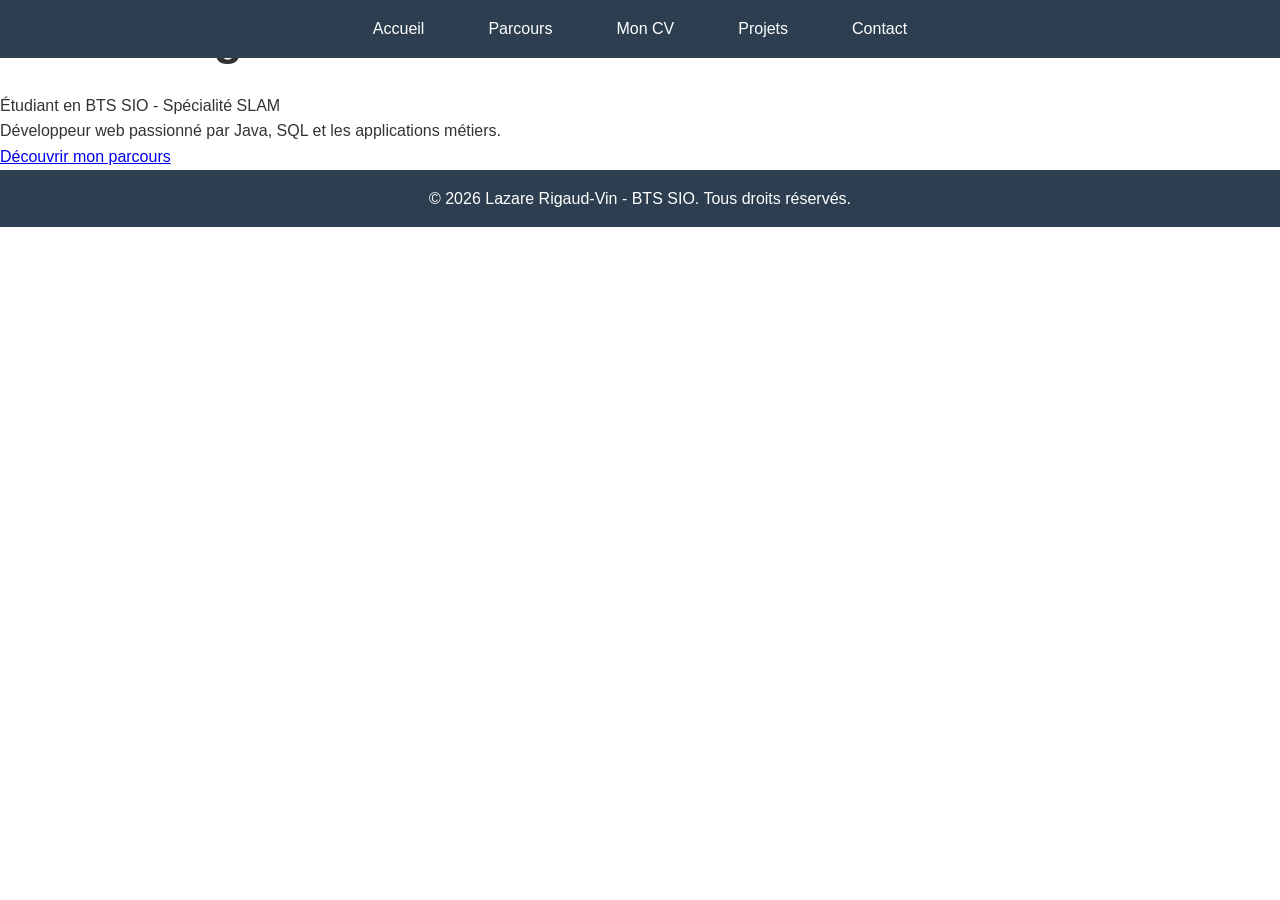
==== commit 0f4407bb: "Add files via upload" ====
--- a/index.html
+++ b/index.html
@@ -3,75 +3,28 @@
 <head>
     <meta charset="UTF-8">
     <meta name="viewport" content="width=device-width, initial-scale=1.0">
-    <title>Portfolio - Lazare Rigaud-Vin - BTS SIO</title>
+    <title>Accueil - Portfolio Lazare Rigaud-Vin - BTS SIO</title>
     <link rel="stylesheet" href="style.css">
 </head>
 <body>
     <header>
         <nav>
             <ul>
-                <li><a href="#accueil">Accueil</a></li>
-                <li><a href="#parcours">Parcours</a></li>
-                <li><a href="#competences">Compétences</a></li>
-                <li><a href="#projets">Projets</a></li>
-                <li><a href="#contact">Contact</a></li>
+                <li><a href="index.html" class="active">Accueil</a></li>
+                <li><a href="parcours.html">Parcours</a></li>
+                <li><a href="competences.html">Mon CV</a></li>
+                <li><a href="projets.html">Projets</a></li>
+                <li><a href="contact.html">Contact</a></li>
             </ul>
         </nav>
     </header>
 
-    <section id="accueil">
-        <div class="hero">
-            <h1>Lazare Rigaud-Vin</h1>
-            <p>Étudiant en BTS SIO - Spécialité SLAM</p>
-            <p>Développeur web passionné par Java, SQL et les applications métiers.</p>
-        </div>
-    </section>
-
-    <section id="parcours">
-        <h2>Mon Parcours</h2>
-        <ul>
-            <li>Étudiant BTS SIO au Lycée de Cholet, Pays de la Loire.</li>
-            <li>Formation en développement web (PHP, Next.js), Java Swing et bases de données SQL/PL-SQL.</li>
-            <li>Projets personnels : applications Android avec Capacitor, GUIs événementielles.</li>
-        </ul>
-    </section>
-
-    <section id="competences">
-        <h2>Compétences</h2>
-        <div class="competences-grid">
-            <div class="comp-item">HTML/CSS/JS</div>
-            <div class="comp-item">Java & Swing</div>
-            <div class="comp-item">SQL/PL-SQL</div>
-            <div class="comp-item">PHP/Next.js</div>
-            <div class="comp-item">Eclipse/SQL Developer</div>
-            <div class="comp-item">Git/GitHub</div>
-        </div>
-    </section>
-
-    <section id="projets">
-        <h2>Projets</h2>
-        <div class="projets-grid">
-            <div class="projet">
-                <h3>App Android Next.js</h3>
-                <p>Application mobile avec Capacitor et Android Studio.</p>
-            </div>
-            <div class="projet">
-                <h3>GUI Java Swing</h3>
-                <p>Interface événementielle pour gestion de données.</p>
-            </div>
-            <div class="projet">
-                <h3>Base SQL Avancée</h3>
-                <p>Procédures et triggers PL/SQL pour SI métier.</p>
-            </div>
-        </div>
-    </section>
-
-    <section id="contact">
-        <h2>Contact</h2>
-        <p>Cholet, Pays de la Loire, France</p>
-        <p>Email : votre-email@example.com</p>
-        <p>LinkedIn/GitHub : liens à ajouter</p>
-    </section>
+    <main class="hero">
+        <h1>Lazare Rigaud-Vin</h1>
+        <p>Étudiant en BTS SIO - Spécialité SLAM</p>
+        <p>Développeur web passionné par Java, SQL et les applications métiers.</p>
+        <a href="parcours.html" class="btn">Découvrir mon parcours</a>
+    </main>
 
     <footer>
         <p>&copy; 2026 Lazare Rigaud-Vin - BTS SIO. Tous droits réservés.</p>
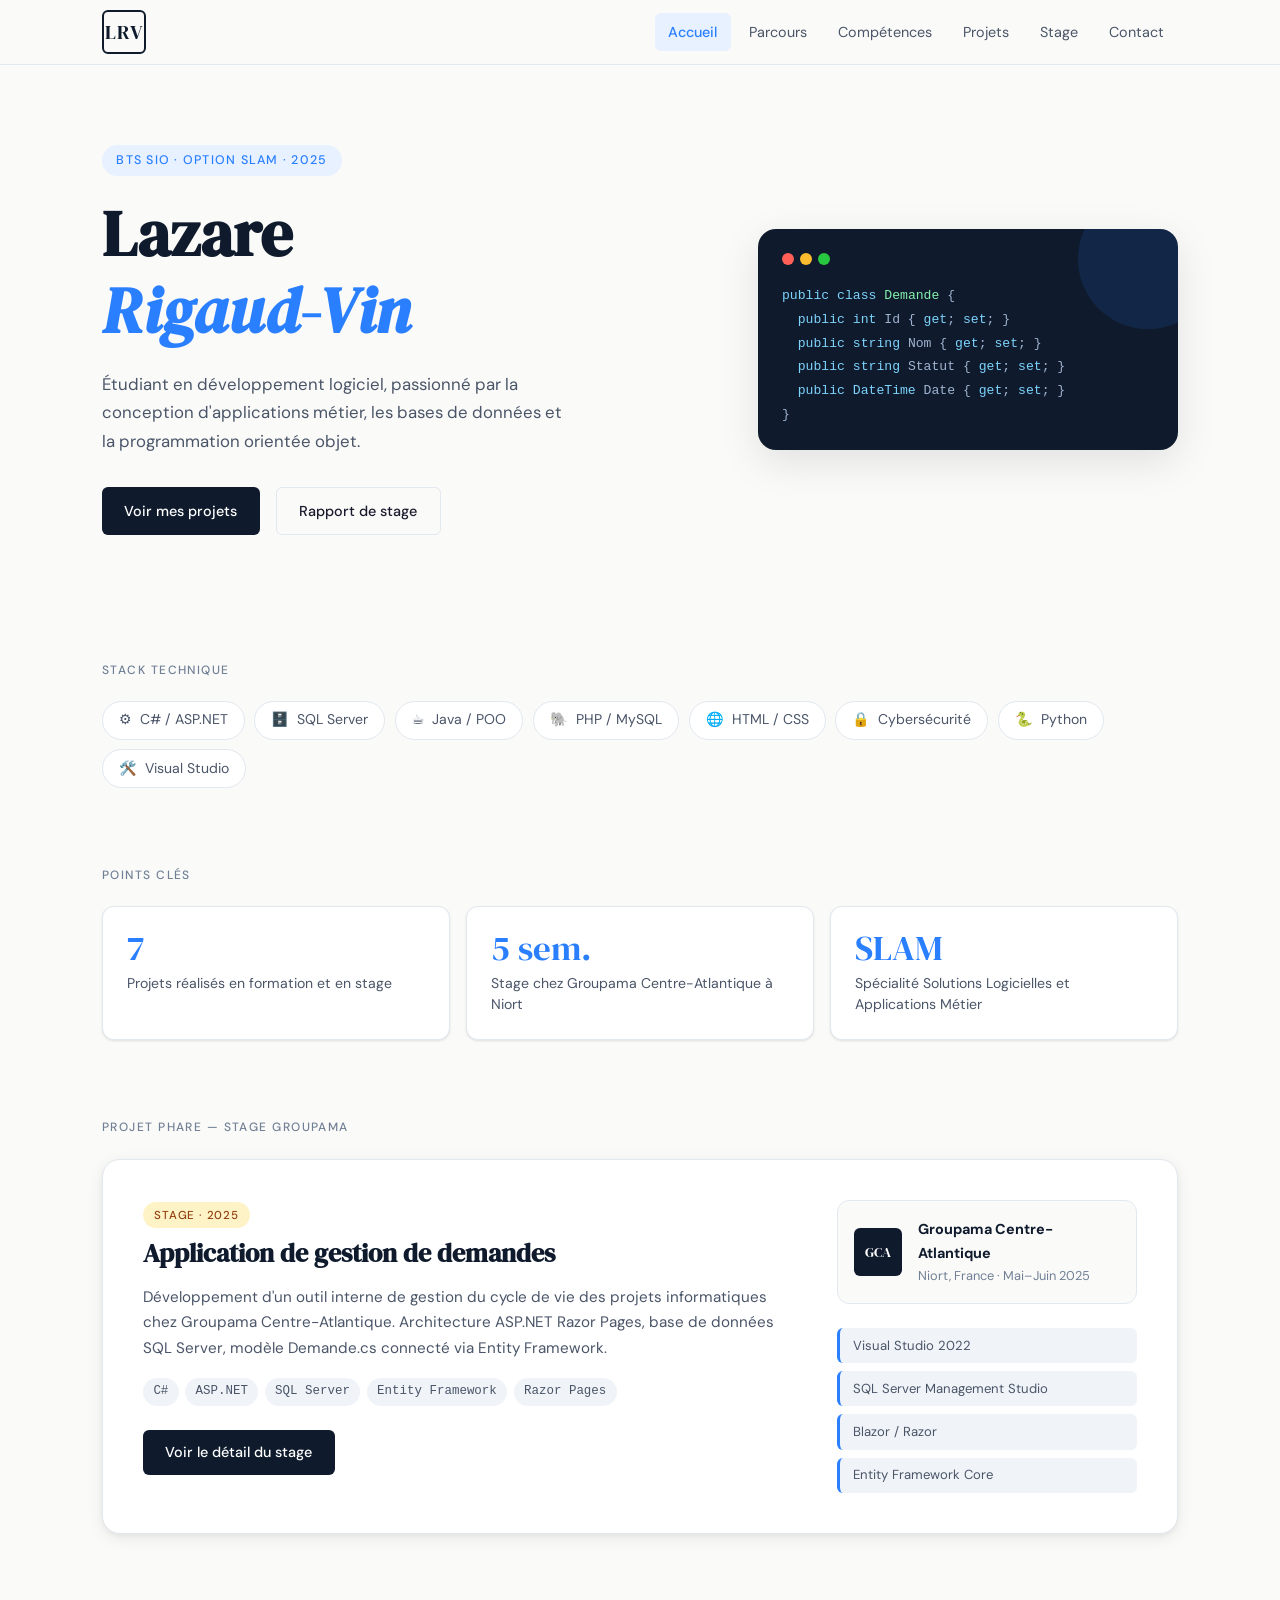
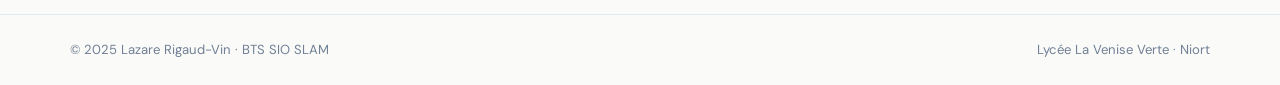
==== commit 8e52f341: "Add files via upload" ====
--- a/index.html
+++ b/index.html
@@ -1,33 +1,164 @@
-<!DOCTYPE html>
-<html lang="fr">
-<head>
-    <meta charset="UTF-8">
-    <meta name="viewport" content="width=device-width, initial-scale=1.0">
-    <title>Accueil - Portfolio Lazare Rigaud-Vin - BTS SIO</title>
-    <link rel="stylesheet" href="style.css">
-</head>
-<body>
-    <header>
-        <nav>
-            <ul>
-                <li><a href="index.html" class="active">Accueil</a></li>
-                <li><a href="parcours.html">Parcours</a></li>
-                <li><a href="competences.html">Mon CV</a></li>
-                <li><a href="projets.html">Projets</a></li>
-                <li><a href="contact.html">Contact</a></li>
-            </ul>
-        </nav>
-    </header>
-
-    <main class="hero">
-        <h1>Lazare Rigaud-Vin</h1>
-        <p>Étudiant en BTS SIO - Spécialité SLAM</p>
-        <p>Développeur web passionné par Java, SQL et les applications métiers.</p>
-        <a href="parcours.html" class="btn">Découvrir mon parcours</a>
-    </main>
-
-    <footer>
-        <p>&copy; 2026 Lazare Rigaud-Vin - BTS SIO. Tous droits réservés.</p>
-    </footer>
-</body>
-</html>+<!DOCTYPE html>
+<html lang="fr">
+<head>
+<meta charset="UTF-8">
+<meta name="viewport" content="width=device-width, initial-scale=1.0">
+<title>Lazare Rigaud-Vin — Portfolio BTS SIO</title>
+<link rel="preconnect" href="https://fonts.googleapis.com">
+<link href="https://fonts.googleapis.com/css2?family=DM+Serif+Display:ital@0;1&family=DM+Sans:ital,wght@0,300;0,400;0,500;1,300&display=swap" rel="stylesheet">
+<link rel="stylesheet" href="style.css">
+</head>
+<body>
+
+<header class="site-header">
+  <div class="header-inner">
+    <a href="index.html" class="logo">LRV</a>
+    <nav class="main-nav">
+      <a href="index.html" class="nav-link active">Accueil</a>
+      <a href="parcours.html" class="nav-link">Parcours</a>
+      <a href="competences.html" class="nav-link">Compétences</a>
+      <a href="projets.html" class="nav-link">Projets</a>
+      <a href="stage.html" class="nav-link">Stage</a>
+      <a href="contact.html" class="nav-link">Contact</a>
+    </nav>
+    <button class="nav-toggle" aria-label="Menu">☰</button>
+  </div>
+</header>
+
+<main>
+
+  <section class="hero">
+    <div class="hero-content">
+      <span class="hero-tag">BTS SIO · Option SLAM · 2025</span>
+      <h1 class="hero-name">Lazare<br><em>Rigaud-Vin</em></h1>
+      <p class="hero-desc">Étudiant en développement logiciel, passionné par la conception d'applications métier, les bases de données et la programmation orientée objet.</p>
+      <div class="hero-cta">
+        <a href="projets.html" class="btn btn-primary">Voir mes projets</a>
+        <a href="stage.html" class="btn btn-ghost">Rapport de stage</a>
+      </div>
+    </div>
+    <div class="hero-visual">
+      <div class="code-card">
+        <div class="code-dots"><span></span><span></span><span></span></div>
+        <pre class="code-snippet"><span class="c-key">public class</span> <span class="c-cls">Demande</span> {
+  <span class="c-key">public int</span> Id { <span class="c-key">get</span>; <span class="c-key">set</span>; }
+  <span class="c-key">public string</span> Nom { <span class="c-key">get</span>; <span class="c-key">set</span>; }
+  <span class="c-key">public string</span> Statut { <span class="c-key">get</span>; <span class="c-key">set</span>; }
+  <span class="c-key">public DateTime</span> Date { <span class="c-key">get</span>; <span class="c-key">set</span>; }
+}</pre>
+      </div>
+    </div>
+  </section>
+
+  <section class="section-skills-preview">
+    <div class="container">
+      <h2 class="section-label">Stack technique</h2>
+      <div class="skills-grid">
+        <div class="skill-chip">
+          <span class="skill-icon">⚙️</span>
+          <span>C# / ASP.NET</span>
+        </div>
+        <div class="skill-chip">
+          <span class="skill-icon">🗄️</span>
+          <span>SQL Server</span>
+        </div>
+        <div class="skill-chip">
+          <span class="skill-icon">☕</span>
+          <span>Java / POO</span>
+        </div>
+        <div class="skill-chip">
+          <span class="skill-icon">🐘</span>
+          <span>PHP / MySQL</span>
+        </div>
+        <div class="skill-chip">
+          <span class="skill-icon">🌐</span>
+          <span>HTML / CSS</span>
+        </div>
+        <div class="skill-chip">
+          <span class="skill-icon">🔒</span>
+          <span>Cybersécurité</span>
+        </div>
+        <div class="skill-chip">
+          <span class="skill-icon">🐍</span>
+          <span>Python</span>
+        </div>
+        <div class="skill-chip">
+          <span class="skill-icon">🛠️</span>
+          <span>Visual Studio</span>
+        </div>
+      </div>
+    </div>
+  </section>
+
+  <section class="section-highlights">
+    <div class="container">
+      <h2 class="section-label">Points clés</h2>
+      <div class="cards-row">
+        <div class="hl-card">
+          <div class="hl-num">7</div>
+          <div class="hl-txt">Projets réalisés en formation et en stage</div>
+        </div>
+        <div class="hl-card">
+          <div class="hl-num">5 sem.</div>
+          <div class="hl-txt">Stage chez Groupama Centre-Atlantique à Niort</div>
+        </div>
+        <div class="hl-card">
+          <div class="hl-num">SLAM</div>
+          <div class="hl-txt">Spécialité Solutions Logicielles et Applications Métier</div>
+        </div>
+      </div>
+    </div>
+  </section>
+
+  <section class="section-featured">
+    <div class="container">
+      <h2 class="section-label">Projet phare — Stage Groupama</h2>
+      <div class="featured-card">
+        <div class="featured-text">
+          <span class="badge badge-stage">Stage · 2025</span>
+          <h3>Application de gestion de demandes</h3>
+          <p>Développement d'un outil interne de gestion du cycle de vie des projets informatiques chez Groupama Centre-Atlantique. Architecture ASP.NET Razor Pages, base de données SQL Server, modèle Demande.cs connecté via Entity Framework.</p>
+          <div class="tag-row">
+            <span class="tag">C#</span>
+            <span class="tag">ASP.NET</span>
+            <span class="tag">SQL Server</span>
+            <span class="tag">Entity Framework</span>
+            <span class="tag">Razor Pages</span>
+          </div>
+          <a href="stage.html" class="btn btn-primary" style="margin-top:1.5rem; display:inline-block;">Voir le détail du stage</a>
+        </div>
+        <div class="featured-side">
+          <div class="company-badge">
+            <div class="company-logo-placeholder">GCA</div>
+            <div>
+              <strong>Groupama Centre-Atlantique</strong>
+              <p>Niort, France · Mai–Juin 2025</p>
+            </div>
+          </div>
+          <div class="tech-stack-mini">
+            <div class="tsm-item">Visual Studio 2022</div>
+            <div class="tsm-item">SQL Server Management Studio</div>
+            <div class="tsm-item">Blazor / Razor</div>
+            <div class="tsm-item">Entity Framework Core</div>
+          </div>
+        </div>
+      </div>
+    </div>
+  </section>
+
+</main>
+
+<footer class="site-footer">
+  <div class="footer-inner">
+    <span>© 2025 Lazare Rigaud-Vin · BTS SIO SLAM</span>
+    <span>Lycée La Venise Verte · Niort</span>
+  </div>
+</footer>
+
+<script>
+  document.querySelector('.nav-toggle').addEventListener('click', () => {
+    document.querySelector('.main-nav').classList.toggle('open');
+  });
+</script>
+</body>
+</html>
--- a/style.css
+++ b/style.css
@@ -1,112 +1,987 @@
-* {
-    margin: 0;
-    padding: 0;
-    box-sizing: border-box;
-}
-
-body {
-    font-family: 'Arial', sans-serif;
-    line-height: 1.6;
-    color: #333;
-}
-
-header {
-    position: fixed;
-    top: 0;
-    width: 100%;
-    background: #2c3e50;
-    z-index: 1000;
-}
-
-nav ul {
-    display: flex;
-    justify-content: center;
-    list-style: none;
-}
-
-nav a {
-    color: white;
-    text-decoration: none;
-    padding: 1rem 2rem;
-    display: block;
-}
-
-nav a:hover {
-    background: #34495e;
-}
-
-section {
-    padding: 5rem 2rem;
-    min-height: 100vh;
-    display: flex;
-    flex-direction: column;
-    justify-content: center;
-    align-items: center;
-    text-align: center;
-}
-
-#accueil {
-    background: linear-gradient(135deg, #667eea 0%, #764ba2 100%);
-    color: white;
-    margin-top: 60px;
-}
-
-.hero h1 {
-    font-size: 3rem;
-    margin-bottom: 1rem;
-}
-
-#parcours, #contact {
-    background: #f8f9fa;
-}
-
-h2 {
-    font-size: 2.5rem;
-    margin-bottom: 2rem;
-    color: #2c3e50;
-}
-
-.competences-grid, .projets-grid {
-    display: grid;
-    grid-template-columns: repeat(auto-fit, minmax(200px, 1fr));
-    gap: 2rem;
-    max-width: 1200px;
-    width: 100%;
-}
-
-.comp-item {
-    background: #3498db;
-    color: white;
-    padding: 2rem;
-    border-radius: 10px;
-    font-weight: bold;
-}
-
-.projet {
-    background: white;
-    padding: 2rem;
-    border-radius: 10px;
-    box-shadow: 0 5px 15px rgba(0,0,0,0.1);
-}
-
-footer {
-    background: #2c3e50;
-    color: white;
-    text-align: center;
-    padding: 1rem;
-}
-
-/* Responsive */
-@media (max-width: 768px) {
-    nav ul {
-        flex-direction: column;
-    }
-    
-    .hero h1 {
-        font-size: 2rem;
-    }
-    
-    section {
-        padding: 3rem 1rem;
-    }
-}+/* =============================
+   VARIABLES & RESET
+   ============================= */
+:root {
+  --navy: #0f1b2d;
+  --navy-light: #1a2d47;
+  --accent: #2a7fff;
+  --accent-light: #5fa3ff;
+  --accent-pale: #e8f1ff;
+  --gold: #e8a020;
+  --text: #1a1a2e;
+  --text-secondary: #4a5568;
+  --text-muted: #718096;
+  --bg: #fafaf8;
+  --bg-card: #ffffff;
+  --border: #e2e8f0;
+  --border-light: #f0f4f8;
+  --radius-sm: 6px;
+  --radius: 12px;
+  --radius-lg: 18px;
+  --shadow-sm: 0 1px 3px rgba(0,0,0,0.08), 0 1px 2px rgba(0,0,0,0.04);
+  --shadow: 0 4px 16px rgba(0,0,0,0.08), 0 2px 4px rgba(0,0,0,0.04);
+  --shadow-lg: 0 12px 40px rgba(0,0,0,0.1);
+}
+
+*, *::before, *::after { box-sizing: border-box; margin: 0; padding: 0; }
+
+html { scroll-behavior: smooth; }
+
+body {
+  font-family: 'DM Sans', system-ui, sans-serif;
+  font-size: 16px;
+  line-height: 1.7;
+  color: var(--text);
+  background: var(--bg);
+}
+
+h1, h2, h3 {
+  font-family: 'DM Serif Display', Georgia, serif;
+  line-height: 1.2;
+}
+
+a { color: inherit; text-decoration: none; }
+img { max-width: 100%; }
+
+/* =============================
+   HEADER / NAV
+   ============================= */
+.site-header {
+  position: sticky;
+  top: 0;
+  z-index: 100;
+  background: rgba(250,250,248,0.94);
+  backdrop-filter: blur(12px);
+  border-bottom: 1px solid var(--border);
+}
+
+.header-inner {
+  max-width: 1140px;
+  margin: 0 auto;
+  padding: 0 2rem;
+  height: 64px;
+  display: flex;
+  align-items: center;
+  gap: 2rem;
+}
+
+.logo {
+  font-family: 'DM Serif Display', serif;
+  font-size: 1.25rem;
+  color: var(--navy);
+  letter-spacing: 0.05em;
+  border: 2px solid var(--navy);
+  width: 44px;
+  height: 44px;
+  display: flex;
+  align-items: center;
+  justify-content: center;
+  border-radius: var(--radius-sm);
+  flex-shrink: 0;
+}
+
+.main-nav {
+  display: flex;
+  align-items: center;
+  gap: 0.25rem;
+  margin-left: auto;
+}
+
+.nav-link {
+  font-size: 0.9rem;
+  font-weight: 400;
+  color: var(--text-secondary);
+  padding: 0.4rem 0.85rem;
+  border-radius: var(--radius-sm);
+  transition: all 0.15s;
+}
+
+.nav-link:hover { color: var(--text); background: var(--border-light); }
+.nav-link.active { color: var(--accent); font-weight: 500; background: var(--accent-pale); }
+
+.nav-toggle {
+  display: none;
+  background: none;
+  border: 1px solid var(--border);
+  border-radius: var(--radius-sm);
+  padding: 0.4rem 0.6rem;
+  cursor: pointer;
+  font-size: 1rem;
+  margin-left: auto;
+}
+
+/* =============================
+   HERO
+   ============================= */
+.hero {
+  max-width: 1140px;
+  margin: 0 auto;
+  padding: 5rem 2rem 4rem;
+  display: grid;
+  grid-template-columns: 1fr 1fr;
+  gap: 4rem;
+  align-items: center;
+}
+
+.hero-tag {
+  display: inline-block;
+  font-size: 0.78rem;
+  font-weight: 500;
+  text-transform: uppercase;
+  letter-spacing: 0.1em;
+  color: var(--accent);
+  background: var(--accent-pale);
+  padding: 0.3rem 0.9rem;
+  border-radius: 100px;
+  margin-bottom: 1.25rem;
+}
+
+.hero-name {
+  font-size: clamp(2.8rem, 5vw, 4.2rem);
+  color: var(--navy);
+  margin-bottom: 1.25rem;
+}
+
+.hero-name em {
+  font-style: italic;
+  color: var(--accent);
+}
+
+.hero-desc {
+  font-size: 1.05rem;
+  color: var(--text-secondary);
+  max-width: 460px;
+  margin-bottom: 2rem;
+}
+
+.hero-cta {
+  display: flex;
+  gap: 1rem;
+  flex-wrap: wrap;
+}
+
+/* =============================
+   BUTTONS
+   ============================= */
+.btn {
+  display: inline-flex;
+  align-items: center;
+  gap: 0.4rem;
+  padding: 0.65rem 1.4rem;
+  border-radius: var(--radius-sm);
+  font-size: 0.9rem;
+  font-weight: 500;
+  font-family: 'DM Sans', sans-serif;
+  cursor: pointer;
+  transition: all 0.15s;
+  text-decoration: none;
+  border: none;
+}
+
+.btn-primary {
+  background: var(--navy);
+  color: #fff;
+}
+.btn-primary:hover { background: var(--navy-light); transform: translateY(-1px); box-shadow: var(--shadow); }
+
+.btn-ghost {
+  background: transparent;
+  color: var(--text);
+  border: 1px solid var(--border);
+}
+.btn-ghost:hover { background: var(--border-light); border-color: var(--text-secondary); }
+
+.btn-accent {
+  background: var(--accent);
+  color: #fff;
+}
+.btn-accent:hover { background: var(--accent-light); }
+
+/* =============================
+   CODE CARD (hero)
+   ============================= */
+.hero-visual {
+  display: flex;
+  justify-content: flex-end;
+}
+
+.code-card {
+  background: var(--navy);
+  border-radius: var(--radius-lg);
+  padding: 1.5rem;
+  width: 100%;
+  max-width: 420px;
+  box-shadow: var(--shadow-lg);
+  position: relative;
+  overflow: hidden;
+}
+
+.code-card::before {
+  content: '';
+  position: absolute;
+  top: -40px; right: -40px;
+  width: 140px; height: 140px;
+  background: rgba(42,127,255,0.12);
+  border-radius: 50%;
+}
+
+.code-dots {
+  display: flex;
+  gap: 6px;
+  margin-bottom: 1.2rem;
+}
+.code-dots span {
+  width: 12px; height: 12px; border-radius: 50%;
+}
+.code-dots span:nth-child(1) { background: #ff5f57; }
+.code-dots span:nth-child(2) { background: #febc2e; }
+.code-dots span:nth-child(3) { background: #28c840; }
+
+.code-snippet {
+  font-family: 'Courier New', monospace;
+  font-size: 0.82rem;
+  line-height: 1.8;
+  color: #a0b3d0;
+  white-space: pre;
+  overflow-x: auto;
+}
+
+.c-key { color: #7dd3fc; }
+.c-cls { color: #86efac; }
+.c-str { color: #fbbf24; }
+
+/* =============================
+   SECTIONS COMMUNES
+   ============================= */
+.container {
+  max-width: 1140px;
+  margin: 0 auto;
+  padding: 0 2rem;
+}
+
+.section-label {
+  font-family: 'DM Sans', sans-serif;
+  font-size: 0.75rem;
+  font-weight: 500;
+  text-transform: uppercase;
+  letter-spacing: 0.12em;
+  color: var(--text-muted);
+  margin-bottom: 1.5rem;
+  padding-top: 4rem;
+}
+
+/* =============================
+   SKILLS PREVIEW
+   ============================= */
+.section-skills-preview { padding-bottom: 1rem; }
+
+.skills-grid {
+  display: flex;
+  flex-wrap: wrap;
+  gap: 0.6rem;
+}
+
+.skill-chip {
+  display: flex;
+  align-items: center;
+  gap: 0.5rem;
+  background: var(--bg-card);
+  border: 1px solid var(--border);
+  border-radius: 100px;
+  padding: 0.4rem 1rem;
+  font-size: 0.88rem;
+  color: var(--text-secondary);
+  transition: all 0.15s;
+}
+
+.skill-chip:hover {
+  border-color: var(--accent);
+  color: var(--accent);
+  background: var(--accent-pale);
+}
+
+/* =============================
+   HIGHLIGHTS
+   ============================= */
+.section-highlights { padding-bottom: 1rem; }
+
+.cards-row {
+  display: grid;
+  grid-template-columns: repeat(auto-fit, minmax(200px, 1fr));
+  gap: 1rem;
+}
+
+.hl-card {
+  background: var(--bg-card);
+  border: 1px solid var(--border);
+  border-radius: var(--radius);
+  padding: 1.5rem;
+  box-shadow: var(--shadow-sm);
+}
+
+.hl-num {
+  font-family: 'DM Serif Display', serif;
+  font-size: 2.2rem;
+  color: var(--accent);
+  margin-bottom: 0.4rem;
+  line-height: 1;
+}
+
+.hl-txt {
+  font-size: 0.88rem;
+  color: var(--text-secondary);
+  line-height: 1.5;
+}
+
+/* =============================
+   FEATURED PROJECT
+   ============================= */
+.section-featured { padding-bottom: 5rem; }
+
+.featured-card {
+  background: var(--bg-card);
+  border: 1px solid var(--border);
+  border-radius: var(--radius-lg);
+  padding: 2.5rem;
+  box-shadow: var(--shadow);
+  display: grid;
+  grid-template-columns: 1fr 300px;
+  gap: 3rem;
+  align-items: start;
+}
+
+.featured-text h3 {
+  font-size: 1.6rem;
+  color: var(--navy);
+  margin: 0.6rem 0 1rem;
+}
+
+.featured-text p {
+  color: var(--text-secondary);
+  font-size: 0.95rem;
+  margin-bottom: 1rem;
+}
+
+.company-badge {
+  display: flex;
+  align-items: center;
+  gap: 1rem;
+  background: var(--bg);
+  border: 1px solid var(--border);
+  border-radius: var(--radius);
+  padding: 1rem;
+  margin-bottom: 1.5rem;
+}
+
+.company-logo-placeholder {
+  width: 48px;
+  height: 48px;
+  background: var(--navy);
+  color: #fff;
+  font-family: 'DM Serif Display', serif;
+  font-size: 0.9rem;
+  display: flex;
+  align-items: center;
+  justify-content: center;
+  border-radius: var(--radius-sm);
+  flex-shrink: 0;
+}
+
+.company-badge strong {
+  font-size: 0.9rem;
+  color: var(--navy);
+  display: block;
+}
+
+.company-badge p {
+  font-size: 0.8rem;
+  color: var(--text-muted);
+  margin: 0;
+}
+
+.tech-stack-mini {
+  display: flex;
+  flex-direction: column;
+  gap: 0.5rem;
+}
+
+.tsm-item {
+  font-size: 0.82rem;
+  color: var(--text-secondary);
+  background: var(--border-light);
+  padding: 0.4rem 0.8rem;
+  border-radius: var(--radius-sm);
+  border-left: 3px solid var(--accent);
+}
+
+/* =============================
+   BADGES & TAGS
+   ============================= */
+.badge {
+  display: inline-block;
+  font-size: 0.72rem;
+  font-weight: 500;
+  text-transform: uppercase;
+  letter-spacing: 0.07em;
+  padding: 0.2rem 0.7rem;
+  border-radius: 100px;
+}
+
+.badge-stage { background: #fef3c7; color: #92400e; }
+.badge-web { background: #dbeafe; color: #1e40af; }
+.badge-php { background: #ede9fe; color: #5b21b6; }
+.badge-java { background: #fce7f3; color: #9d174d; }
+.badge-sql { background: #d1fae5; color: #065f46; }
+.badge-cyber { background: #fee2e2; color: #991b1b; }
+.badge-csharp { background: #e0e7ff; color: #3730a3; }
+
+.tag-row {
+  display: flex;
+  flex-wrap: wrap;
+  gap: 0.4rem;
+  margin-top: 0.8rem;
+}
+
+.tag {
+  background: var(--border-light);
+  color: var(--text-secondary);
+  font-size: 0.78rem;
+  padding: 0.2rem 0.65rem;
+  border-radius: 100px;
+  font-family: 'Courier New', monospace;
+}
+
+/* =============================
+   PAGE TITLE
+   ============================= */
+.page-hero {
+  background: linear-gradient(135deg, var(--navy) 0%, var(--navy-light) 100%);
+  color: #fff;
+  padding: 4rem 2rem 3rem;
+}
+
+.page-hero-inner {
+  max-width: 1140px;
+  margin: 0 auto;
+}
+
+.page-hero-inner .page-tag {
+  font-size: 0.75rem;
+  text-transform: uppercase;
+  letter-spacing: 0.12em;
+  color: rgba(255,255,255,0.55);
+  margin-bottom: 0.75rem;
+}
+
+.page-hero-inner h1 {
+  font-size: clamp(2rem, 4vw, 3rem);
+  color: #fff;
+  margin-bottom: 0.75rem;
+}
+
+.page-hero-inner p {
+  color: rgba(255,255,255,0.7);
+  font-size: 1rem;
+  max-width: 600px;
+}
+
+/* =============================
+   TIMELINE (Parcours)
+   ============================= */
+.timeline {
+  position: relative;
+  padding: 2.5rem 0;
+}
+
+.timeline::before {
+  content: '';
+  position: absolute;
+  left: 120px;
+  top: 0; bottom: 0;
+  width: 2px;
+  background: var(--border);
+}
+
+.tl-item {
+  display: grid;
+  grid-template-columns: 120px 1fr;
+  gap: 2rem;
+  margin-bottom: 2.5rem;
+  position: relative;
+}
+
+.tl-date {
+  text-align: right;
+  font-size: 0.82rem;
+  color: var(--text-muted);
+  font-weight: 500;
+  padding-top: 0.3rem;
+  line-height: 1.4;
+}
+
+.tl-content {
+  position: relative;
+  padding-left: 1.5rem;
+}
+
+.tl-content::before {
+  content: '';
+  position: absolute;
+  left: -5px;
+  top: 0.45rem;
+  width: 10px; height: 10px;
+  border-radius: 50%;
+  background: var(--accent);
+  border: 2px solid var(--bg);
+  box-shadow: 0 0 0 2px var(--accent);
+}
+
+.tl-content h3 {
+  font-size: 1.05rem;
+  color: var(--navy);
+  margin-bottom: 0.2rem;
+}
+
+.tl-content .tl-org {
+  font-size: 0.85rem;
+  color: var(--accent);
+  font-weight: 500;
+  margin-bottom: 0.5rem;
+}
+
+.tl-content p {
+  font-size: 0.9rem;
+  color: var(--text-secondary);
+  line-height: 1.6;
+}
+
+/* =============================
+   COMPETENCES GRID
+   ============================= */
+.comp-section {
+  margin-bottom: 3rem;
+}
+
+.comp-section-title {
+  font-size: 1.1rem;
+  font-family: 'DM Serif Display', serif;
+  color: var(--navy);
+  margin-bottom: 1rem;
+  padding-bottom: 0.5rem;
+  border-bottom: 2px solid var(--accent);
+  display: inline-block;
+}
+
+.comp-grid {
+  display: grid;
+  grid-template-columns: repeat(auto-fill, minmax(250px, 1fr));
+  gap: 1rem;
+}
+
+.comp-card {
+  background: var(--bg-card);
+  border: 1px solid var(--border);
+  border-radius: var(--radius);
+  padding: 1.2rem;
+  box-shadow: var(--shadow-sm);
+}
+
+.comp-card-head {
+  display: flex;
+  align-items: center;
+  gap: 0.75rem;
+  margin-bottom: 0.75rem;
+}
+
+.comp-icon {
+  font-size: 1.4rem;
+}
+
+.comp-card h4 {
+  font-size: 0.95rem;
+  font-family: 'DM Serif Display', serif;
+  color: var(--navy);
+}
+
+.skill-bar-wrap {
+  display: flex;
+  flex-direction: column;
+  gap: 0.6rem;
+}
+
+.skill-bar-item {
+  display: flex;
+  flex-direction: column;
+  gap: 0.2rem;
+}
+
+.skill-bar-label {
+  display: flex;
+  justify-content: space-between;
+  font-size: 0.78rem;
+  color: var(--text-secondary);
+}
+
+.skill-bar-track {
+  height: 5px;
+  background: var(--border);
+  border-radius: 100px;
+  overflow: hidden;
+}
+
+.skill-bar-fill {
+  height: 100%;
+  background: var(--accent);
+  border-radius: 100px;
+  transition: width 0.6s ease;
+}
+
+/* =============================
+   PROJETS
+   ============================= */
+.projects-grid {
+  display: grid;
+  grid-template-columns: repeat(auto-fill, minmax(320px, 1fr));
+  gap: 1.25rem;
+  padding: 2.5rem 0;
+}
+
+.project-card {
+  background: var(--bg-card);
+  border: 1px solid var(--border);
+  border-radius: var(--radius);
+  padding: 1.5rem;
+  box-shadow: var(--shadow-sm);
+  display: flex;
+  flex-direction: column;
+  gap: 0.75rem;
+  transition: transform 0.15s, box-shadow 0.15s;
+}
+
+.project-card:hover {
+  transform: translateY(-2px);
+  box-shadow: var(--shadow);
+}
+
+.card-header {
+  display: flex;
+  justify-content: space-between;
+  align-items: flex-start;
+  gap: 0.5rem;
+}
+
+.card-header h3 {
+  font-size: 1rem;
+  color: var(--navy);
+  line-height: 1.3;
+}
+
+.divider {
+  height: 1px;
+  background: var(--border);
+}
+
+.project-card p {
+  font-size: 0.88rem;
+  color: var(--text-secondary);
+  line-height: 1.6;
+  flex: 1;
+}
+
+.project-card .btn {
+  margin-top: 0.5rem;
+  align-self: flex-start;
+}
+
+/* =============================
+   STAGE
+   ============================= */
+.stage-layout {
+  display: grid;
+  grid-template-columns: 260px 1fr;
+  gap: 3rem;
+  padding: 3rem 0 5rem;
+}
+
+.stage-sidebar {
+  position: sticky;
+  top: 80px;
+  align-self: start;
+}
+
+.sidebar-nav {
+  display: flex;
+  flex-direction: column;
+  gap: 0.2rem;
+}
+
+.sidebar-link {
+  font-size: 0.88rem;
+  color: var(--text-secondary);
+  padding: 0.45rem 0.75rem;
+  border-radius: var(--radius-sm);
+  border-left: 2px solid transparent;
+  transition: all 0.15s;
+}
+
+.sidebar-link:hover { color: var(--text); background: var(--border-light); border-left-color: var(--border); }
+.sidebar-link.active { color: var(--accent); background: var(--accent-pale); border-left-color: var(--accent); font-weight: 500; }
+
+.stage-content section {
+  margin-bottom: 3.5rem;
+  scroll-margin-top: 80px;
+}
+
+.stage-content h2 {
+  font-size: 1.5rem;
+  color: var(--navy);
+  margin-bottom: 1rem;
+  padding-bottom: 0.5rem;
+  border-bottom: 1px solid var(--border);
+}
+
+.stage-content h3 {
+  font-size: 1.05rem;
+  color: var(--navy);
+  margin: 1.5rem 0 0.5rem;
+}
+
+.stage-content p {
+  font-size: 0.93rem;
+  color: var(--text-secondary);
+  line-height: 1.7;
+  margin-bottom: 0.75rem;
+}
+
+.info-box {
+  background: var(--accent-pale);
+  border: 1px solid #bcd4ff;
+  border-left: 4px solid var(--accent);
+  border-radius: var(--radius-sm);
+  padding: 1rem 1.25rem;
+  margin: 1rem 0;
+  font-size: 0.88rem;
+  color: var(--navy);
+}
+
+.info-grid {
+  display: grid;
+  grid-template-columns: 1fr 1fr;
+  gap: 0.75rem;
+  margin: 1rem 0;
+}
+
+.info-item {
+  background: var(--bg);
+  border: 1px solid var(--border);
+  border-radius: var(--radius-sm);
+  padding: 0.75rem 1rem;
+}
+
+.info-item .label {
+  font-size: 0.72rem;
+  text-transform: uppercase;
+  letter-spacing: 0.08em;
+  color: var(--text-muted);
+  margin-bottom: 0.2rem;
+}
+
+.info-item .value {
+  font-size: 0.9rem;
+  font-weight: 500;
+  color: var(--navy);
+}
+
+.code-block {
+  background: var(--navy);
+  color: #a0b3d0;
+  border-radius: var(--radius);
+  padding: 1.25rem 1.5rem;
+  font-family: 'Courier New', monospace;
+  font-size: 0.82rem;
+  line-height: 1.8;
+  overflow-x: auto;
+  margin: 1rem 0;
+}
+
+.code-block .c-key { color: #7dd3fc; }
+.code-block .c-cls { color: #86efac; }
+.code-block .c-str { color: #fbbf24; }
+.code-block .c-cmt { color: #64748b; }
+
+/* =============================
+   CONTACT
+   ============================= */
+.contact-layout {
+  display: grid;
+  grid-template-columns: 1fr 1fr;
+  gap: 3rem;
+  padding: 3rem 0 5rem;
+}
+
+.contact-info h2 {
+  font-size: 1.8rem;
+  color: var(--navy);
+  margin-bottom: 1rem;
+}
+
+.contact-info p {
+  color: var(--text-secondary);
+  font-size: 0.95rem;
+  margin-bottom: 2rem;
+}
+
+.contact-items {
+  display: flex;
+  flex-direction: column;
+  gap: 1rem;
+}
+
+.contact-item {
+  display: flex;
+  align-items: center;
+  gap: 0.75rem;
+  font-size: 0.9rem;
+  color: var(--text-secondary);
+}
+
+.contact-item-icon {
+  width: 36px; height: 36px;
+  background: var(--accent-pale);
+  color: var(--accent);
+  border-radius: var(--radius-sm);
+  display: flex;
+  align-items: center;
+  justify-content: center;
+  font-size: 1rem;
+  flex-shrink: 0;
+}
+
+.contact-form {
+  background: var(--bg-card);
+  border: 1px solid var(--border);
+  border-radius: var(--radius-lg);
+  padding: 2rem;
+  box-shadow: var(--shadow-sm);
+}
+
+.form-group {
+  margin-bottom: 1.25rem;
+}
+
+.form-group label {
+  display: block;
+  font-size: 0.82rem;
+  font-weight: 500;
+  color: var(--text-secondary);
+  margin-bottom: 0.4rem;
+}
+
+.form-group input,
+.form-group textarea {
+  width: 100%;
+  padding: 0.65rem 0.9rem;
+  background: var(--bg);
+  border: 1px solid var(--border);
+  border-radius: var(--radius-sm);
+  font-family: 'DM Sans', sans-serif;
+  font-size: 0.9rem;
+  color: var(--text);
+  outline: none;
+  transition: border 0.15s;
+  resize: vertical;
+}
+
+.form-group input:focus,
+.form-group textarea:focus {
+  border-color: var(--accent);
+  box-shadow: 0 0 0 3px rgba(42,127,255,0.1);
+}
+
+/* =============================
+   FOOTER
+   ============================= */
+.site-footer {
+  border-top: 1px solid var(--border);
+  padding: 1.5rem 2rem;
+}
+
+.footer-inner {
+  max-width: 1140px;
+  margin: 0 auto;
+  display: flex;
+  justify-content: space-between;
+  align-items: center;
+  font-size: 0.82rem;
+  color: var(--text-muted);
+}
+
+/* =============================
+   CV SECTION
+   ============================= */
+.cv-section {
+  padding: 3rem 0 5rem;
+}
+
+.cv-section p {
+  color: var(--text-secondary);
+  font-size: 0.95rem;
+  margin-bottom: 1.5rem;
+}
+
+.cv-frame {
+  width: 100%;
+  height: 750px;
+  border: 1px solid var(--border);
+  border-radius: var(--radius);
+  overflow: hidden;
+  box-shadow: var(--shadow);
+}
+
+.cv-actions {
+  display: flex;
+  gap: 1rem;
+  margin-top: 1.5rem;
+}
+
+/* =============================
+   RESPONSIVE
+   ============================= */
+@media (max-width: 900px) {
+  .hero {
+    grid-template-columns: 1fr;
+    padding: 3rem 1.5rem;
+    gap: 2rem;
+  }
+  .hero-visual { justify-content: flex-start; }
+  .featured-card { grid-template-columns: 1fr; gap: 1.5rem; }
+  .stage-layout { grid-template-columns: 1fr; }
+  .stage-sidebar { display: none; }
+  .contact-layout { grid-template-columns: 1fr; }
+  .info-grid { grid-template-columns: 1fr; }
+  .timeline::before { left: 80px; }
+  .tl-item { grid-template-columns: 80px 1fr; }
+}
+
+@media (max-width: 640px) {
+  .main-nav { display: none; }
+  .main-nav.open {
+    display: flex;
+    flex-direction: column;
+    position: absolute;
+    top: 64px;
+    left: 0; right: 0;
+    background: var(--bg);
+    border-bottom: 1px solid var(--border);
+    padding: 1rem;
+    gap: 0.4rem;
+    z-index: 99;
+  }
+  .nav-toggle { display: block; }
+  .header-inner { position: relative; }
+  .timeline::before { display: none; }
+  .tl-item { grid-template-columns: 1fr; }
+  .tl-date { text-align: left; }
+  .footer-inner { flex-direction: column; gap: 0.5rem; text-align: center; }
+  .skills-grid { gap: 0.4rem; }
+}
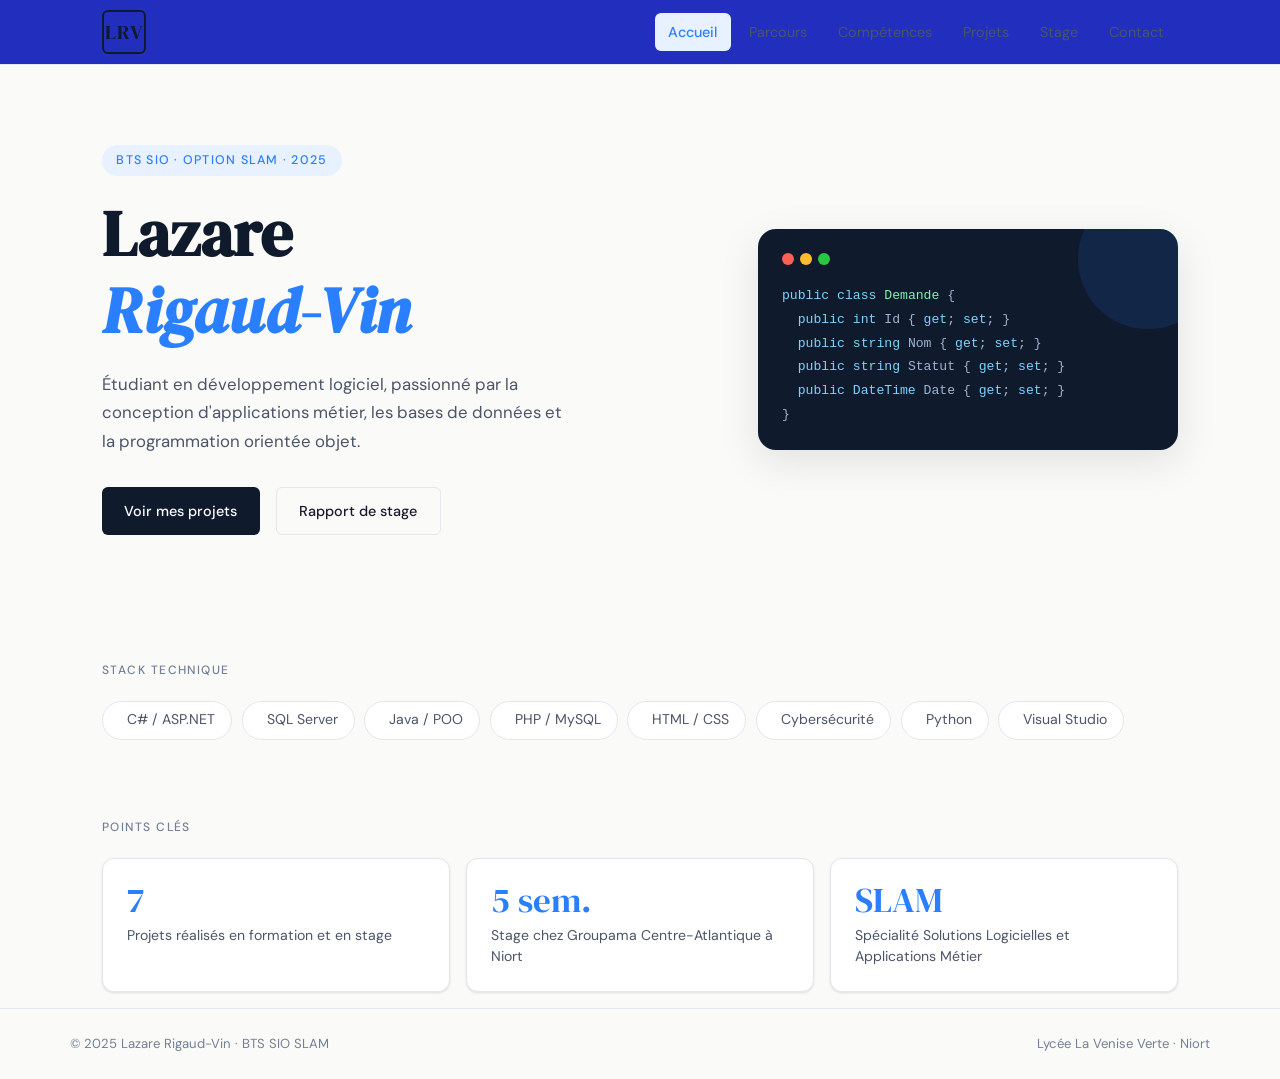
==== commit 2f992090: "Add files via upload" ====
--- a/index.html
+++ b/index.html
@@ -55,35 +55,35 @@
       <h2 class="section-label">Stack technique</h2>
       <div class="skills-grid">
         <div class="skill-chip">
-          <span class="skill-icon">⚙️</span>
+          <span class="skill-icon"></span>
           <span>C# / ASP.NET</span>
         </div>
         <div class="skill-chip">
-          <span class="skill-icon">🗄️</span>
+          <span class="skill-icon"></span>
           <span>SQL Server</span>
         </div>
         <div class="skill-chip">
-          <span class="skill-icon">☕</span>
+          <span class="skill-icon"></span>
           <span>Java / POO</span>
         </div>
         <div class="skill-chip">
-          <span class="skill-icon">🐘</span>
+          <span class="skill-icon"></span>
           <span>PHP / MySQL</span>
         </div>
         <div class="skill-chip">
-          <span class="skill-icon">🌐</span>
+          <span class="skill-icon"></span>
           <span>HTML / CSS</span>
         </div>
         <div class="skill-chip">
-          <span class="skill-icon">🔒</span>
+          <span class="skill-icon"></span>
           <span>Cybersécurité</span>
         </div>
         <div class="skill-chip">
-          <span class="skill-icon">🐍</span>
+          <span class="skill-icon"></span>
           <span>Python</span>
         </div>
         <div class="skill-chip">
-          <span class="skill-icon">🛠️</span>
+          <span class="skill-icon"></span>
           <span>Visual Studio</span>
         </div>
       </div>
@@ -110,42 +110,6 @@
     </div>
   </section>
 
-  <section class="section-featured">
-    <div class="container">
-      <h2 class="section-label">Projet phare — Stage Groupama</h2>
-      <div class="featured-card">
-        <div class="featured-text">
-          <span class="badge badge-stage">Stage · 2025</span>
-          <h3>Application de gestion de demandes</h3>
-          <p>Développement d'un outil interne de gestion du cycle de vie des projets informatiques chez Groupama Centre-Atlantique. Architecture ASP.NET Razor Pages, base de données SQL Server, modèle Demande.cs connecté via Entity Framework.</p>
-          <div class="tag-row">
-            <span class="tag">C#</span>
-            <span class="tag">ASP.NET</span>
-            <span class="tag">SQL Server</span>
-            <span class="tag">Entity Framework</span>
-            <span class="tag">Razor Pages</span>
-          </div>
-          <a href="stage.html" class="btn btn-primary" style="margin-top:1.5rem; display:inline-block;">Voir le détail du stage</a>
-        </div>
-        <div class="featured-side">
-          <div class="company-badge">
-            <div class="company-logo-placeholder">GCA</div>
-            <div>
-              <strong>Groupama Centre-Atlantique</strong>
-              <p>Niort, France · Mai–Juin 2025</p>
-            </div>
-          </div>
-          <div class="tech-stack-mini">
-            <div class="tsm-item">Visual Studio 2022</div>
-            <div class="tsm-item">SQL Server Management Studio</div>
-            <div class="tsm-item">Blazor / Razor</div>
-            <div class="tsm-item">Entity Framework Core</div>
-          </div>
-        </div>
-      </div>
-    </div>
-  </section>
-
 </main>
 
 <footer class="site-footer">
--- a/style.css
+++ b/style.css
@@ -50,7 +50,7 @@
   position: sticky;
   top: 0;
   z-index: 100;
-  background: rgba(250,250,248,0.94);
+  background: rgba(20, 33, 186, 0.94);
   backdrop-filter: blur(12px);
   border-bottom: 1px solid var(--border);
 }
